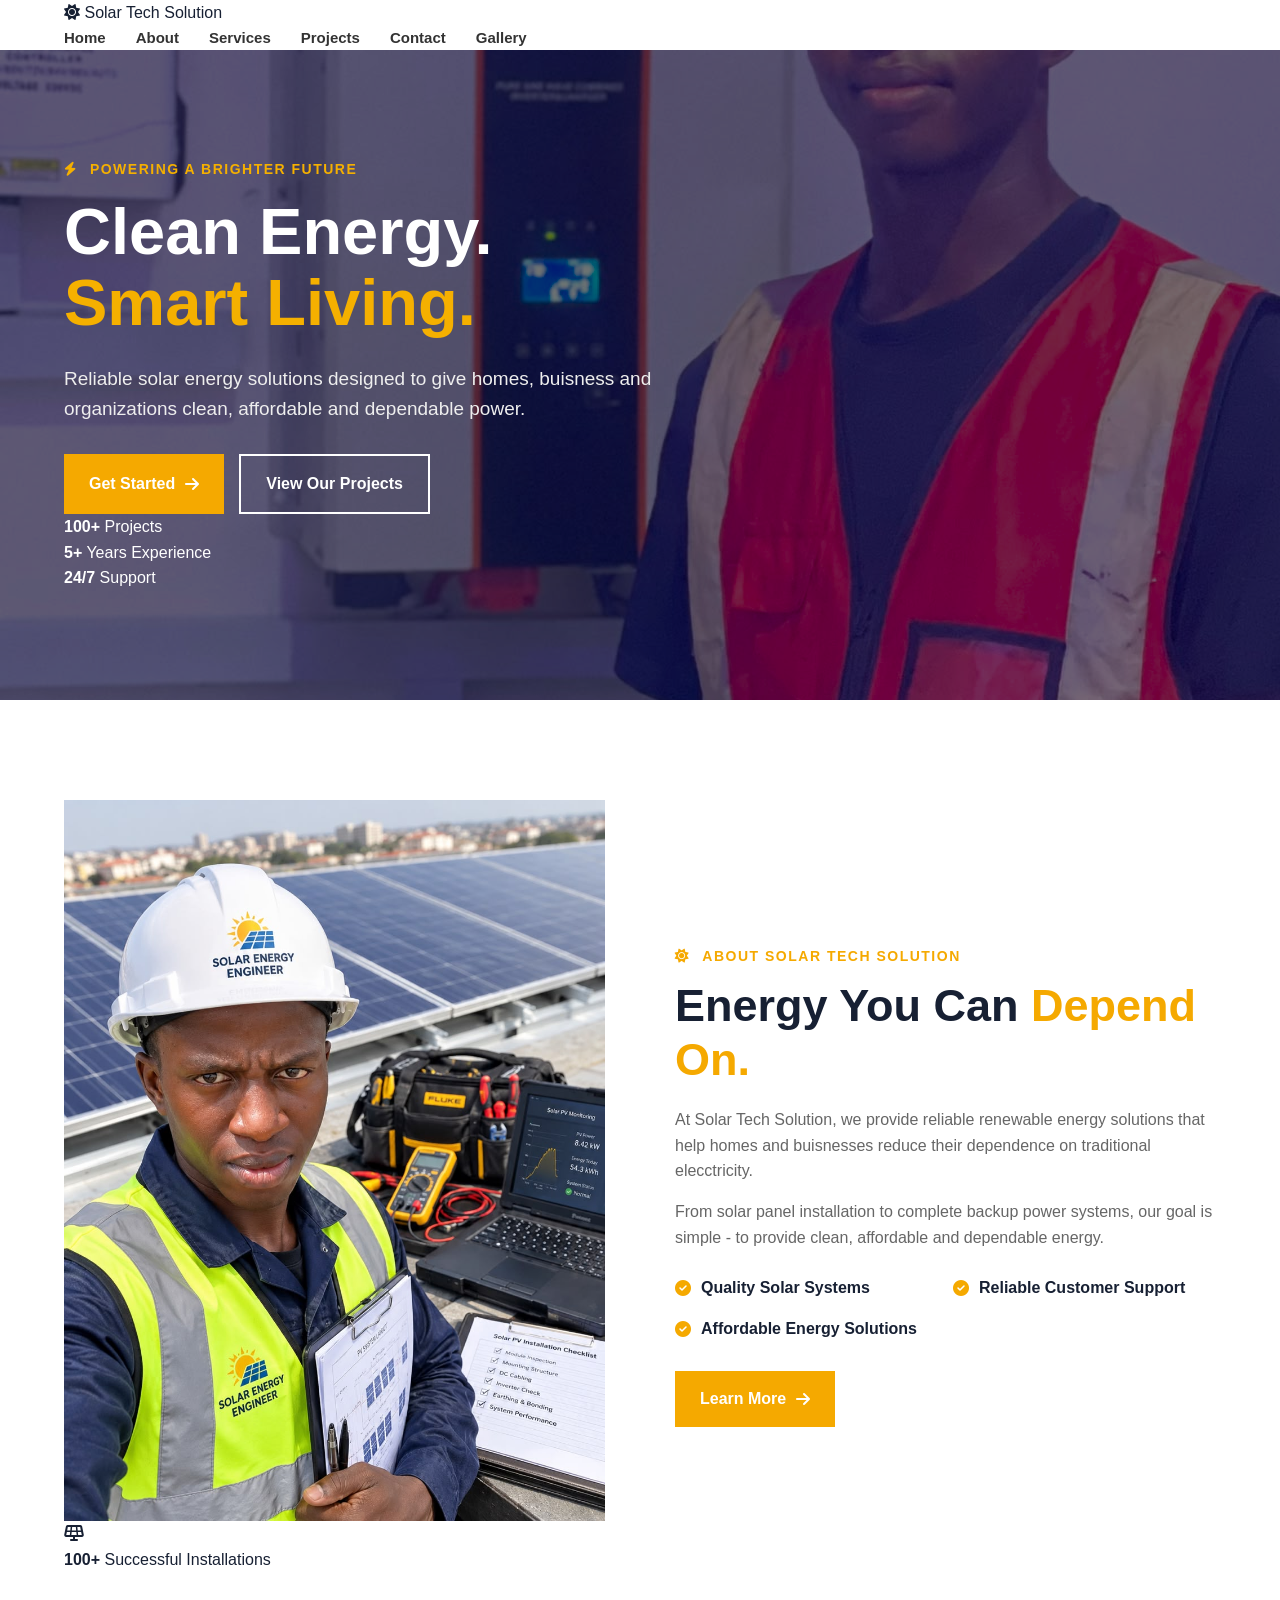
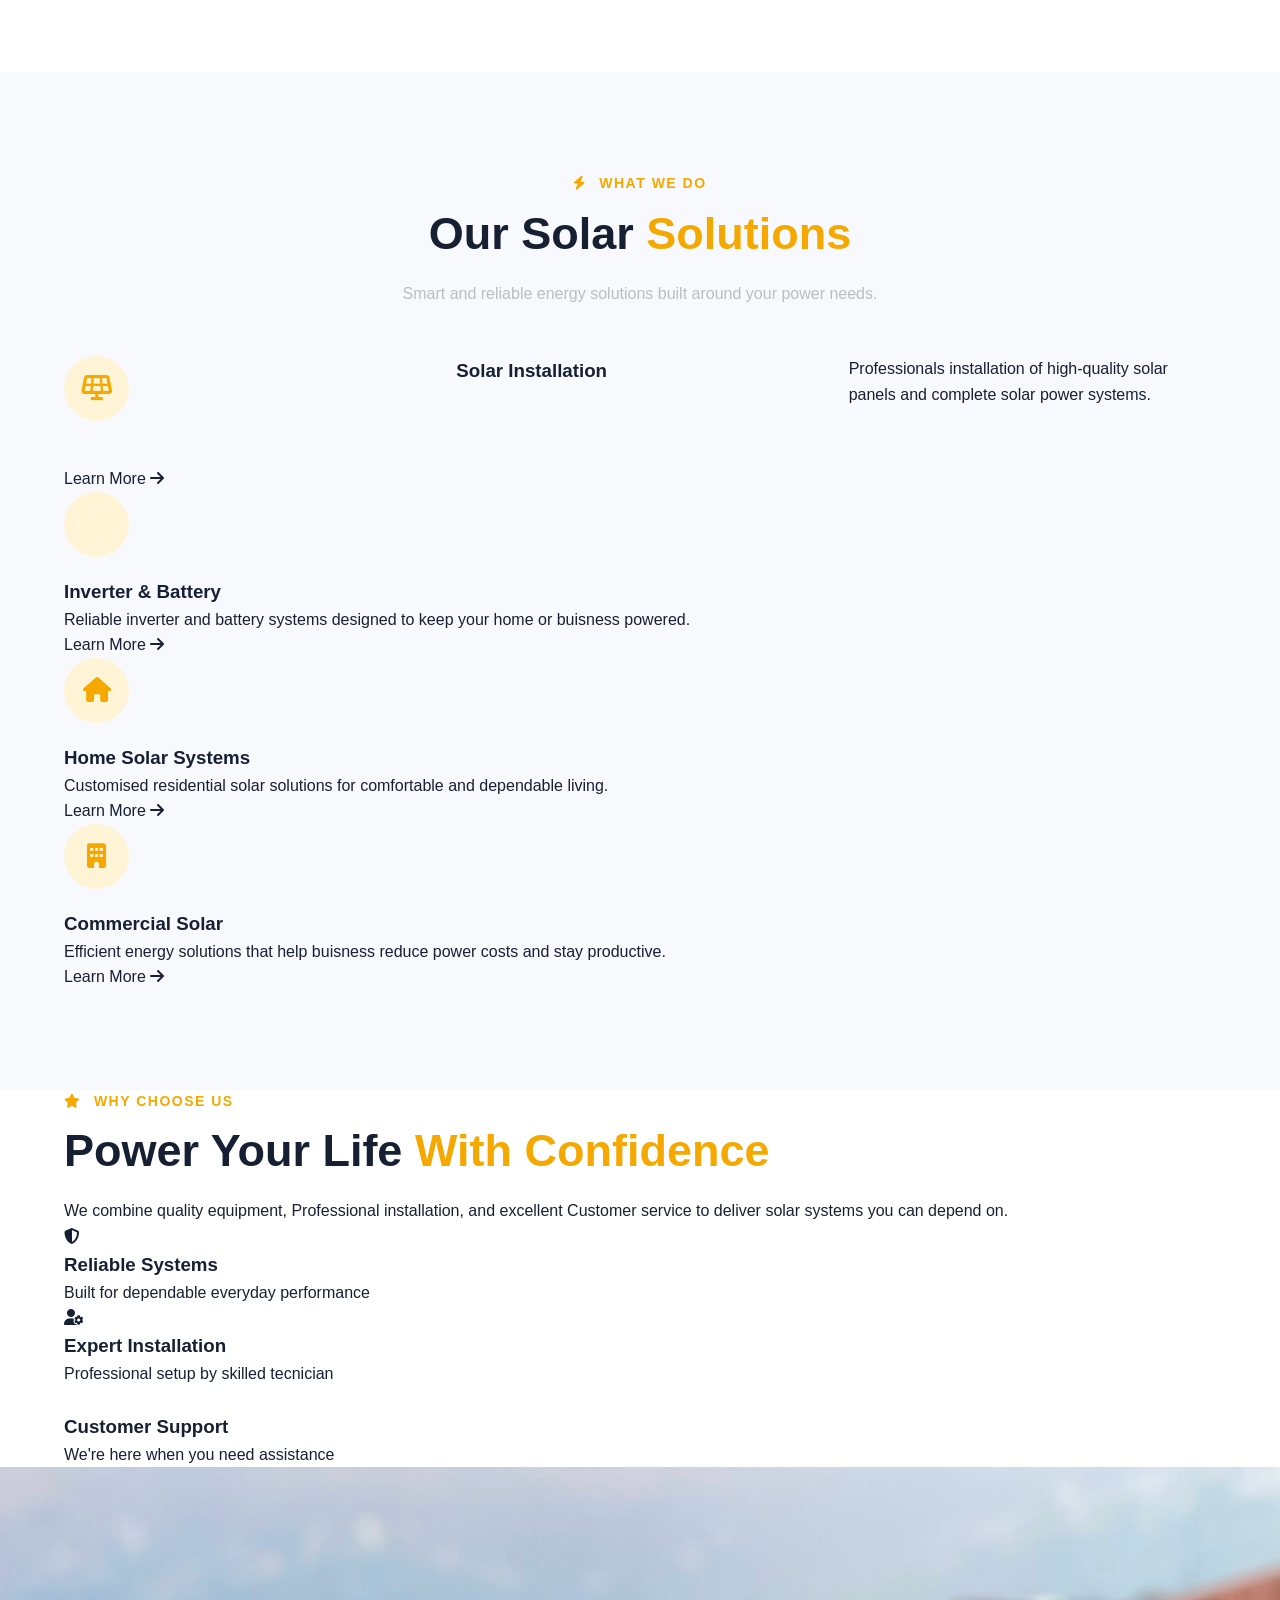
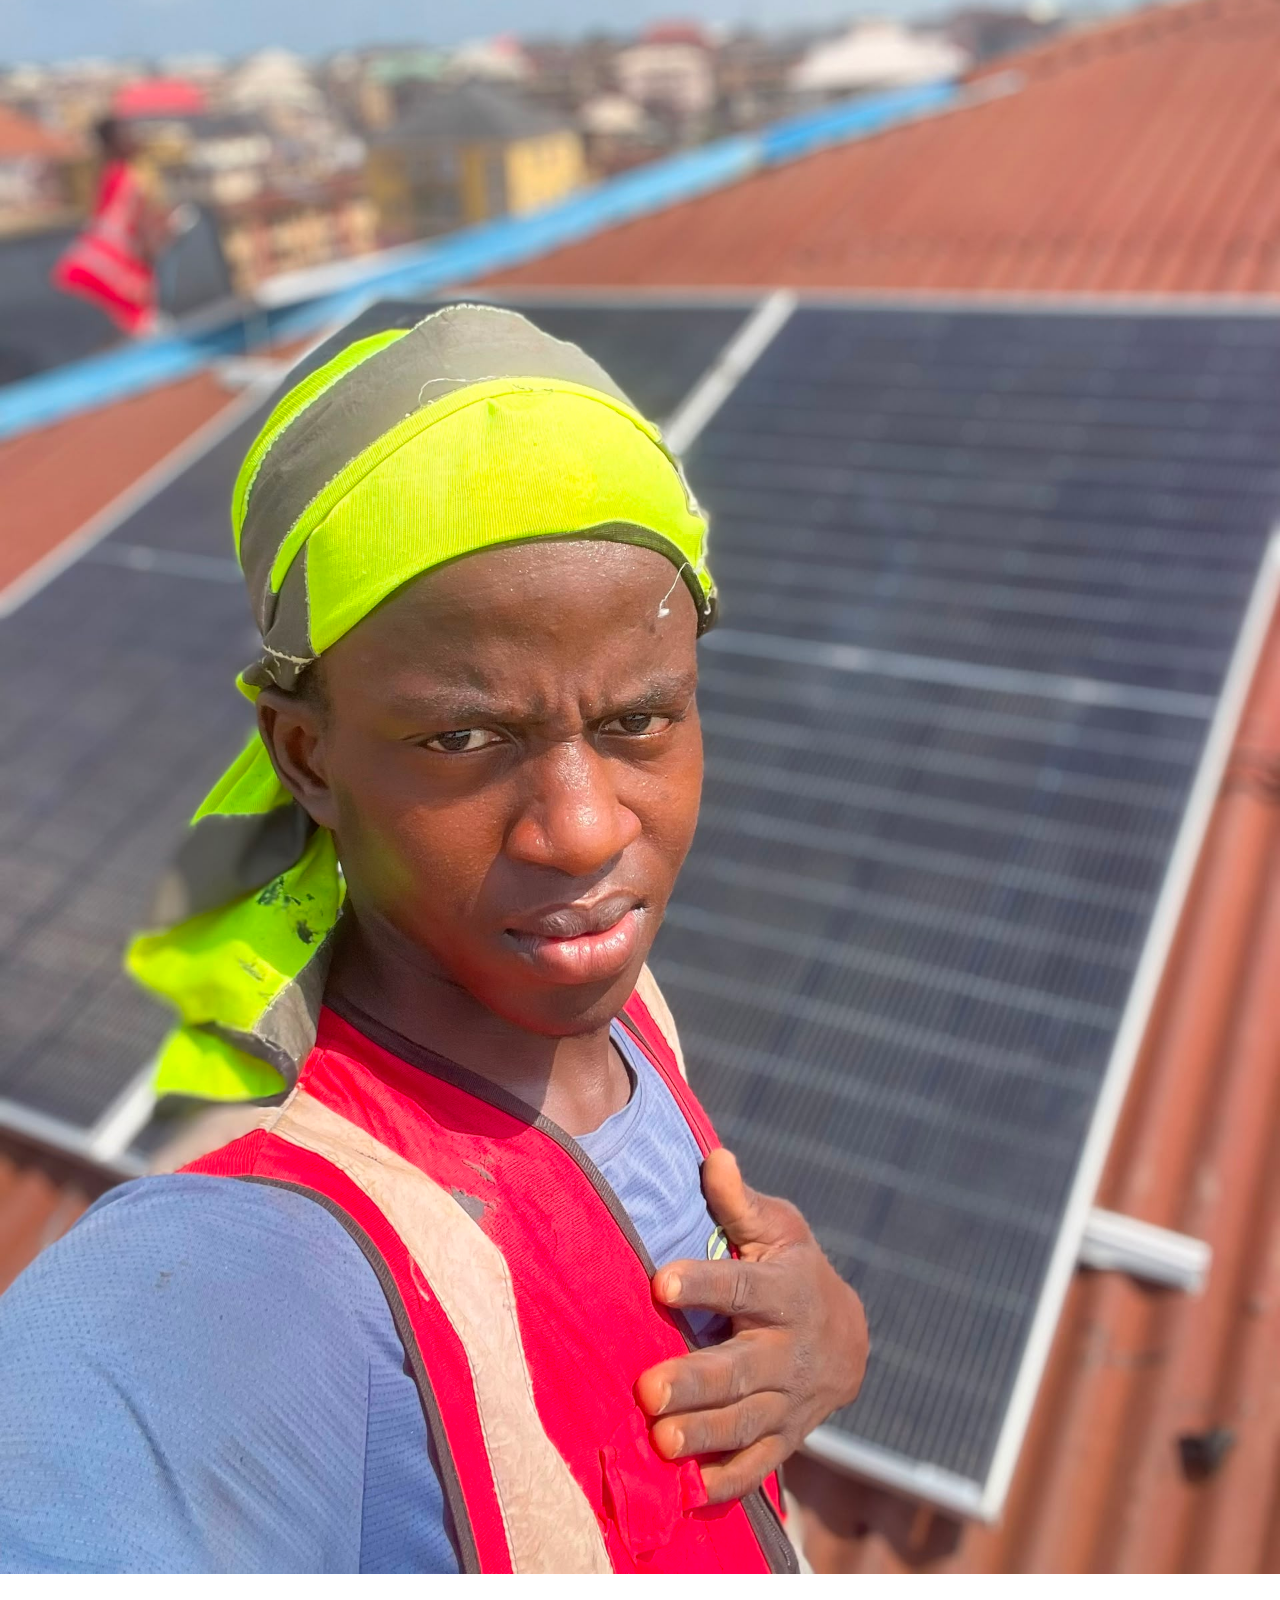
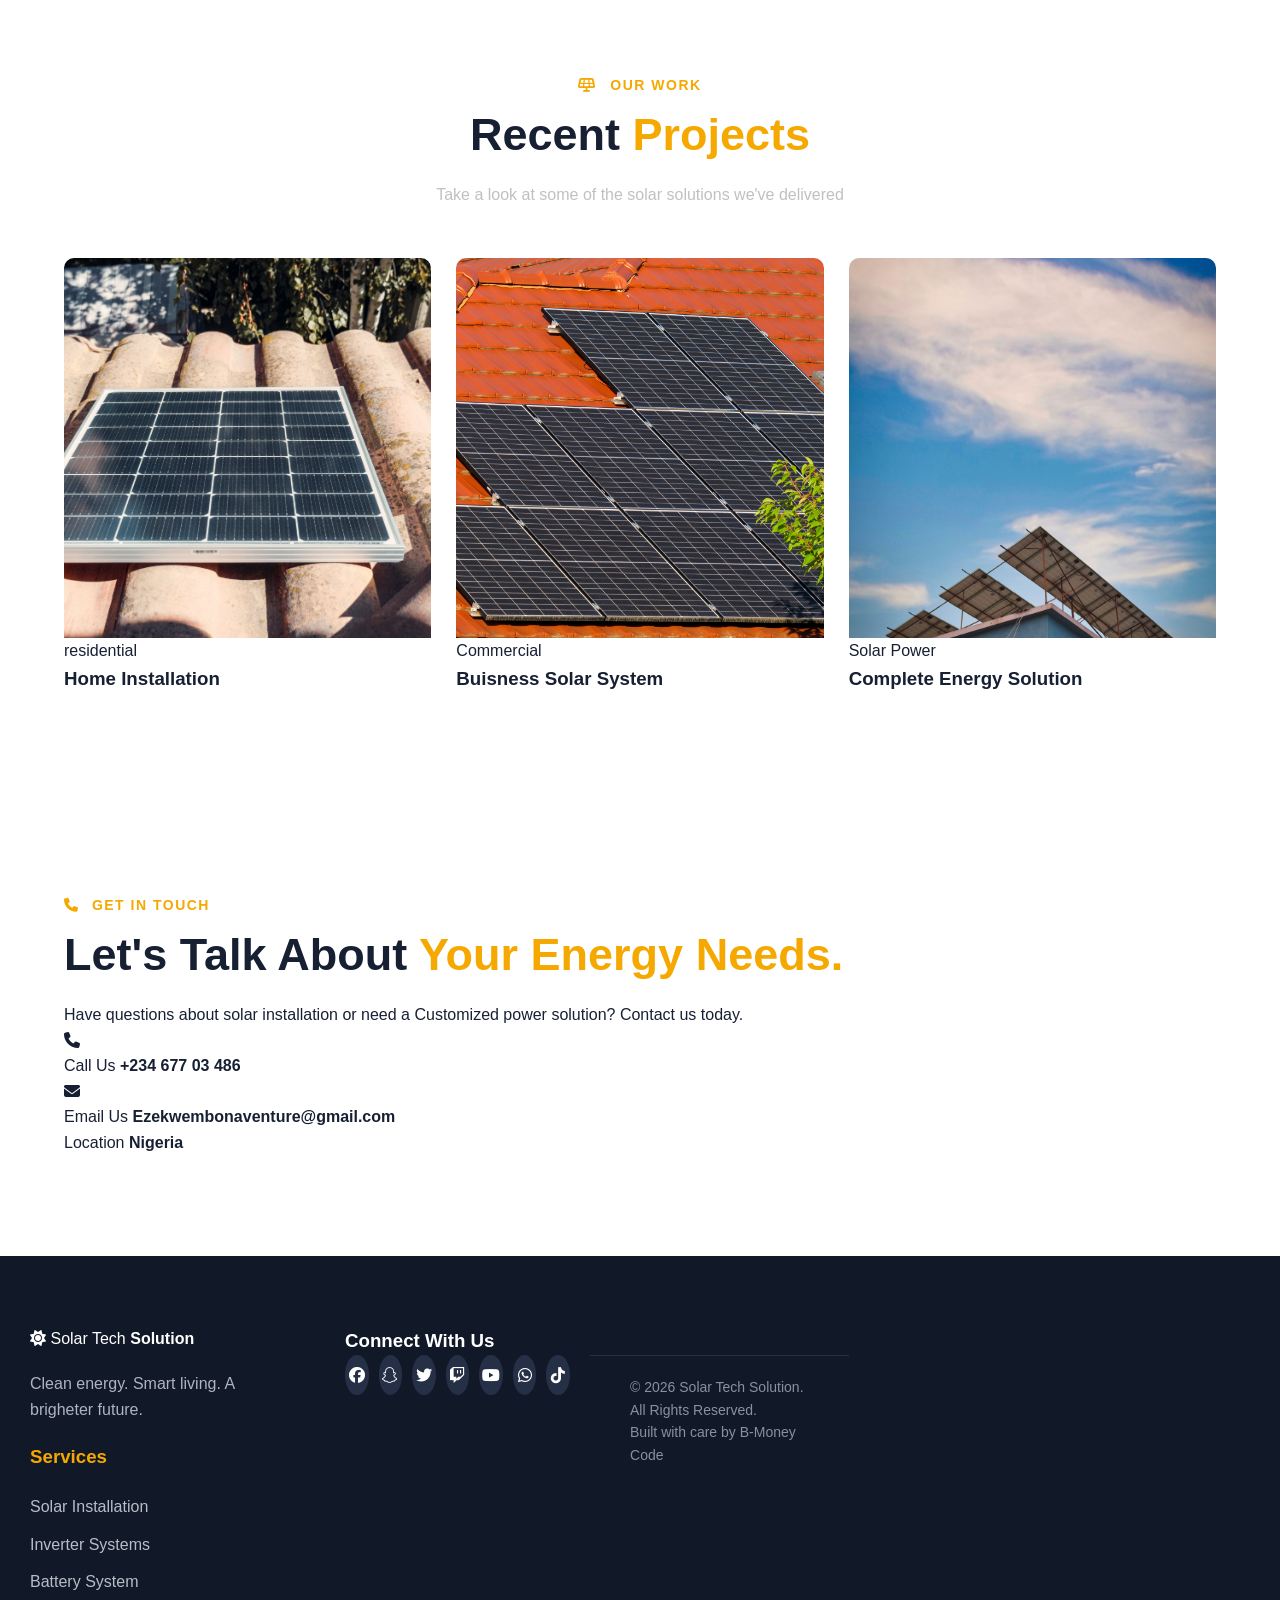
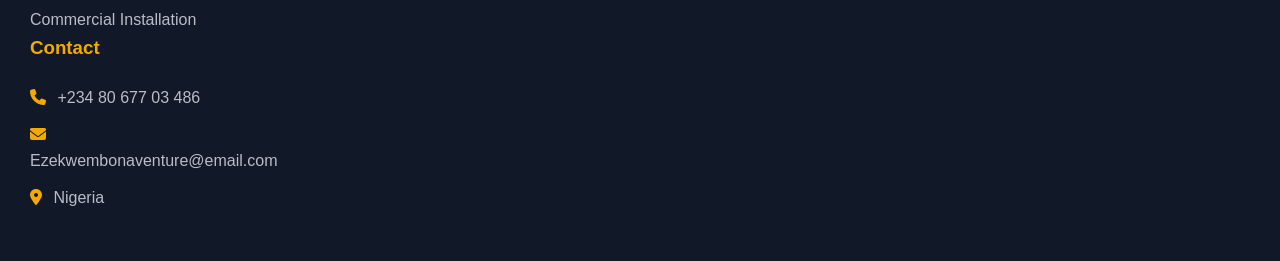
==== index.html @ 99c82ca4 "Add files via upload" ====
<!DOCTYPE html>
<html lang="en">
<head>
       <meta charset="UTF-8">
       <meta name="viewport" content="width=device-width, initial-scale=1.0">
       <link rel="stylesheet" href="https://cdnjs.cloudflare.com/ajax/libs/font-awesome/6.5.2/css/all.min.css">
       <link rel="stylesheet" href="style.css">
       <link rel="stylesheet" media="screen and (max-width: 768px)" href="mobile.css">
       <link rel="stylesheet" href="widescreen.css">
       <title>Solar Tech Solution | Clean Energy Brighter Future</title>
</head>
<body>
       <!--Header-->
       <header>
        <div class="container">
        <a href="img/logo.png" class="logo">
        <i class="fa-solid fa-sun"></i>
        <span>Solar Tech Solution</span>
        </a>
        <nav class="navbar">
         <a href="index.html">Home</a>
         <a href="about.html">About</a>
         <a href="services.html">Services</a>
         <a href="projects.html">Projects</a>
         <a href="contact.html">Contact</a>
         <a href="gallery.html">Gallery</a>
        </nav>
        </a>
        </div>
       </header>
       <!--Hero Section-->
       <section class="hero" id="home">
        <div class="hero-overlay"></div>
        <div class="container hero-content">
          <div class="hero-text">
              <p class="hero-small">
                <i class="fa-solid fa-bolt"></i>
                POWERING A BRIGHTER FUTURE
              </p>
              <h1>Clean Energy. <span>Smart Living.</span></h1>
              <p class="hero-description">
               Reliable solar energy solutions designed to give homes,
               buisness and organizations clean, affordable and dependable power.
              </p>
              <div class="hero-buttons">
               <a href="contact.html" class="primary-btn">
                     Get Started 
                     <i class="fa-solid fa-arrow-right"></i>
               </a>
               <a href="projects.html" class="secondary-btn">View Our Projects</a>
              </div>
              <div class="hero-stats">
                <div>
                     <strong>100+</strong>
                     <span>Projects</span>
                </div>
                <div>
                     <strong>5+</strong>
                     <span>Years Experience</span>
                </div>
                <div>
                     <strong>24/7</strong>
                     <span>Support</span>
                </div>
              </div>
          </div>
        </div>
       </section>
       <div class="hero-image">
        <img src="img/logo.png" alt="Solar tech solution logo"
        class="apron-badge">
       </div>
       <!--About-->
       <section class="about section" id="about">
        <div class="container about-grid">
         <div class="about-images">
              <img src="img/rooftop 2.jpg" alt="Solar panel insallation">
              <div class="experince-box">
               <i class="fa-solid fa-solar-panel"></i>
               <div>
                <strong>100+</strong>
                <span>Successful Installations</span>
               </div>
              </div>
         </div>
         <div class="about-text">
           <p class="section-label">
              <i class="fa-solid fa-sun"></i>
              ABOUT SOLAR TECH SOLUTION
           </p>
           <h2>Energy You Can
              <span>Depend On.</span>
           </h2>
           <p>At Solar Tech Solution, we provide reliable renewable energy
              solutions that help homes and buisnesses reduce their
              dependence on traditional elecctricity.
           </p>
           <p>From solar panel installation to complete backup power
              systems, our goal is simple - to provide clean,
              affordable and dependable energy.
           </p>
           <div class="about-features">
              <div>
                <i class="fa-solid fa-circle-check"></i>
                <span>Quality Solar Systems</span>
              </div>
              <div>
               <i class="fa-solid fa-circle-check"></i>
               <span>Reliable Customer Support</span>
              </div>
              <div>
               <i class="fa-solid fa-circle-check"></i>
               <span>Affordable Energy Solutions</span>
              </div>
           </div>
           <div>
              <a href="contact.html" class="primary-btn">
                     Learn More
                     <i class="fa-solid fa-arrow-right"></i>
              </a>
           </div>
                </div>
        </div>
       </section>
       <!--Services-->
       <section class="services section" id="services">
        <div class="container">
            <div class="section-heading">
              <p class="section-label">
               <i class="fa-solid fa-bolt"></i>
               WHAT WE DO
              </p>
              <h2>Our Solar
              <span>Solutions</span>
              </h2>
              <p>Smart and reliable energy solutions built around your power needs.</p>
            </div>
            <div class="services-grid">
              <div class="service-icon">
                 <i class="fa-solid fa-solar-panel"></i>
              </div>
              <h3>Solar Installation</h3>
              <p>Professionals installation of high-quality solar
                 panels and complete solar power systems.
              </p>
              <a href="contact.html">
                     Learn More
                <i class="fa-solid fa-arrow-right"></i>
              </a>
            </div>
            <div class="service-card">
              <div class="service-icon">
                <i class="fa-solid fa-batttery-full"></i>
              </div>
              <h3>Inverter & Battery</h3>
              <p>Reliable inverter and battery systems designed to
                 keep your home or buisness powered.
              </p>
              <a href="contact.html">
                     Learn More
                     <i class="fa-solid fa-arrow-right"></i>
              </a>
            </div>
            <div class="service-card">
              <div class="service-icon">
                <i class="fa-solid fa-house"></i>
              </div>
              <h3>Home Solar Systems</h3>
              <p>Customised residential solar solutions for 
                comfortable and dependable living.
              </p>
              <a href="contact.html">
                Learn More
                <i class="fa-solid fa-arrow-right"></i>
              </a>
            </div>
            <div class="service-card">
              <div class="service-icon">
                <i class="fa-solid fa-building"></i>
              </div>
              <h3>Commercial Solar</h3>
              <p>Efficient energy solutions that help buisness
                reduce power costs and stay productive.
              </p>
              <a href="contact.html">
                Learn More
                <i class="fa-solid fa-arrow-right"></i>
              </a>
            </div>
        </div>
       </section>
      <!--Why Us-->
      <section class="why-us">
        <div class="container why-grid">
          <div class="why-text">
            <p class="section-label">
              <i class="fa-solid fa-star"></i>
              WHY CHOOSE US
            </p>
            <h2>Power Your Life
              <span>With Confidence</span>
            </h2>
            <p>We combine quality equipment, Professional installation,
              and excellent Customer service to deliver solar systems you can depend on.
            </p>
            <div class="why-list">
              <div class="why-item">
                <i class="fa-solid fa-shield-halved"></i>
                <div>
                  <h3>Reliable Systems</h3>
                  <p>Built for dependable everyday performance</p>
                </div>
              </div>
              <div class="why-item">
                <i class="fa-solid fa-user-gear"></i>
                <h3>Expert Installation</h3>
                <p>Professional setup by skilled tecnician</p>
              </div>
            </div>
            <div class="why-item">
              <i class="fa-solid fa-headest"></i>
              <div>
                <h3>Customer Support</h3>
                <p>We're here when you need assistance</p>
              </div>
            </div>
          </div>
        </div>
        <div class="why-imagee">
          <img src="img/rooftop.jpg.jpg" alt="Solar tecnicians working">
        </div>
      </section> 
      <!--Projects-->
      <section class="projects section" id="projects">
        <div class="container">
          <div class="section-heading">
            <p class="section-label">
              <i class="fa-solid fa-solar-panel"></i>
              OUR WORK
            </p>
            <h2>Recent <span>Projects</span></h2>
            <p>
              Take a look at some of the solar solutions we've delivered
            </p>
          </div>
          <div class="projects-grid">
            <div class="projects-card">
              <img src="img/project 6.jpg" alt="Solar installation project">
              <div class="project-info">
                <span>residential</span>
                <h3>Home Installation</h3>
              </div>
            </div>
            <div class="projects-card">
              <img src="img/project 3.jpg" alt="Commercial solar project">
              <div class="project-info">
                <span>Commercial</span>
                <h3>Buisness Solar System</h3>
              </div>
            </div>
            <div class="projects-card">
              <img src="img/project 4.jpg" alt="Solar panel project">
              <div class="project-info">
                <span>Solar Power</span>
                <h3>Complete Energy Solution</h3>
              </div>
            </div>
          </div>
        </div>
      </section>
      <!--Contact-->
      <section class="content section" id="contact">
        <div class="container contact-grid">
          <div class="contact-info">
            <p class="section-label">
              <i class="fa-solid fa-phone"></i>
              GET IN TOUCH
            </p>
            <h2>Let's Talk About
              <span>Your Energy Needs.</span>
            </h2>
            <p>Have questions about solar installation or need 
              a Customized power solution? Contact us today.
            </p>
            <div class="contact-item">
              <i class="fa-solid fa-phone"></i>
              <div>
                <span>Call Us</span>
                <strong>+234 677 03 486</strong>
              </div>
            </div>
            <div class="contact-item">
              <i class="fa-solid fa-envelope"></i>
              <div>
                <span>Email Us</span>
                <strong>Ezekwembonaventure@gmail.com</strong>
              </div>
            </div>
            <div>
              <span>Location</span>
              <strong>Nigeria</strong>
            </div>
          </div>
        </div>
      </section>
      <!--footer-->
      <footer class="footer">
        <div class="contact footer-grid">
          <div class="footer-about">
            <a href="img/logo.png" class="logo">
              <i class="fa-solid fa-sun"></i>
              <span>Solar Tech <b>Solution</b></span>
            </a>
            <p>Clean energy. Smart living. A brigheter future.</p>
            <div class="footer-links">
              <h3>Services</h3>
              <a href="img/installation.jpg.jpg">Solar Installation</a>
              <a href="img/inverter.jpg.jpg">Inverter Systems</a>
              <a href="img/battery-blue.jpg.jpg">Battery System</a>
              <a href="img/project 5.jpg">Commercial Installation</a>
            </div>
            <div class="footer-links">
              <h3>Contact</h3>
              <p>
                <i class="fa-solid fa-phone"></i>
                +234 80 677 03 486
              </p>
              <p>
                <i class="fa-solid fa-envelope"></i>
                Ezekwembonaventure@email.com
              </p>
              <p>
                <i class="fa-solid fa-location-dot"></i>
                Nigeria
              </p>
            </div>
          </div>
          <div>
              <h3>Connect With Us</h3>
       <div class="socials">
              <!--facebook-->
              <a href="https://www.facebook.com/share/19jaKNZbji/?mibextid=wwXIfr" target="_blank">
                     <i class="fa-brands fa-facebook"></i>
              </a>
              <!--snapchat-->
              <a href="https://snapchat.com/t/9XoHOMtY" target="_blank">
                     <i class="fa-brands fa-snapchat"></i>
              </a>
              <!--Twitter-->
              <a href="https://x.com/cleanenergy002?s=11" target="_blank">
                     <i class="fa-brands fa-twitter"></i>
              </a>
              <!--Twitch-->
              <a href="https://www.twitch.tv/Solartech042" target="_blank">
                     <i class="fa-brands fa-twitch"></i>
              </a>
              <!--youtube-->
              <a href="https://www.youtube.com/@Solartech001?si=rQ2NU7afKTNvPv5" target="_blank">
                     <i class="fa-brands fa-youtube"></i>
              </a>
              <!--whatsapp-->
              <a href="https://wa.me/2348067703486" target="_blank">
                     <i class="fa-brands fa-whatsapp"></i>
              </a>
              <!--tiktok-->
              <a href="https://www.tiktok.com/@solartech073?_r=1&_t=Zs-99wtcuWARWh">
                <i class="fa-brands fa-tiktok"></i>
              </a>
              <div>
       </div>
          <div class="footer-bottom">
            <p> &copy; 2026 Solar Tech Solution. All Rights Reserved.</p>
            <p>Built with care by B-Money Code</p>
          </div>
        </div>
      </footer>
      </body>
</html>
---- style.css ----
/*RESET*/
*{
       margin: 0;
       padding: 0;
       box-sizing: border-box;
}
html{
       scroll-behavior: smooth;
}
body{
       font-family: Arial, Helvetica, sans-serif;
       color: #172033;
       background: #ffffff;
       line-height: 1.6;
}
img{
       max-width: 100%;
       display: block;
}
a{
       text-decoration: none;
       color: inherit;
}
.container{
       width: 90%;
       max-width: 1200px;
       margin: auto;
}
/*Header*/
.header{
       width: 100%;
       background: #ffffff;
       border-bottom: 1px solid #eeeeee;
       position: sticky;
       top: 0;
       z-index: 1000;
}
.nav{
       min-height: 85px;
       display: flex;
       align-items: center;
       justify-content: space-between;
       gap: 30px;
       align-items: center;
       padding: 15px 40px;
}
/*logo*/
.logo img{
       width: 150px;
       height: auto;
}
/*navigation menu*/
.navbar{
       display: flex;
       align-items: center;
       gap: 30px;
}
.navbar a{
       font-size: 15px;
       font-weight: 600;
       color: #333333;
       transition: 0.3s;
}
.navbar a:hover,
.navbar a.active{
       color: #f5a900;
}
/*Quote button*/
.nav-btn{
       background: #f5a900;
       color: #ffffffff;
       padding: 13px 20px;
       border-radius: 5px;
       font-weight: 700;
       transition: 0.3s;
}
.quote-btn{
       margin-left: auto;
}
.nav-btn:hover{
       background: #d98e00;
       transform: translateY(-2px);
}
/*Hero*/
.hero{
       min-height: 650px;
       background-image: url(img/installation.jpg.jpg);
       background-position: center;
       position: relative;
       display: flex;
       align-items: center;
}
.hero-overlay{
       position: absolute;
       inset: 0;
       background: rgba(0, 0, 0, 0.55);
}
.hero-content{
       position: relative;
       z-index: 2;
}
.hero-text{
       max-width: 700px;
       color: #ffffff;
}
.hero-small{
       color: #f5b000;
       font-size: 14px;
       font-weight: bold;
       letter-spacing: 1.5px;
       margin-bottom: 15px;
}
.hero-small i{
       margin-right: 7px;
}
.hero-text h1{
       font-size: 65px;
       line-height: 1.1;
       margin-bottom: 25px;
       font-weight: 800;
}
.hero-text h1 span{
       display: block;
       color: #f5b000;
}
.hero-description{
       font-size: 19px;
       max-width: 600px;
       margin-bottom: 30px;
       color: #eeeeee;
}
/*Hero buttons*/
.hero-buttons{
       display: flex;
       gap: 15px;
       flex-wrap: wrap;
}
.primary-btn,
.secondary-btn{
       display: inline-flex;
       align-items: center;
       justify-content: center;
       gap: 10px;
       padding: 15px 25px;
       box-sizing: 5px;
       font-weight: 700;
       transition: 0.3s;
}
.primary-btn{
       background: #f5a900;
       color: #ffffff;
}
.primary-btn:hover{
       background: #d98e00;
       transform:translateY(-3px);
}
.secondary-btn{
       border: 2px solid #ffff;
       color: #ffffff;
}
.secondary-btn:hover{
       background: #ffffff;
       color: #172033;
}
/*Gemeral sections*/
.section{
       padding: 100px 0;
}
.section-label{
       color: #f5a900;
       font-weight: 700;
       font-size: 14px;
       letter-spacing: 1.5px;
       margin-bottom: 12px;
}
.section-label i{
       margin-right: 7px;
}
.section-heading{
       text-align: center;
       max-width: 700px;
       margin: 0 auto 50px;
}
.section-heading h2,
.about-text h2,
.why-text h2,
.contact-info h2,
.intro h2{
       font-size: 45px;
       line-height: 1.2;
       margin-bottom: 20px;
       color: #172033;
}
.section-heading h2 span,
.about-text h2 span,
.why-text h2 span,
.contact-info h2 span,
.intro h2 span{
       color: #f5a900;
}
.section-heading > p:last-child{
       color: #77777777;
}
.hero-image{
       position: relative;
       width: 100%;
}
.hero-image>
img:first-child{
       width: 100%;
       display: block;
}
.apron-badge{
       position: absolute;
       width: 80px;
       height: 80px;
       object-fit: contain;
       top: 200%;
       left: 92%;
       right: 900%;
       z-index: 2;
}
/*Intro*/
.intro{
       text-align: center;
}
.intro .container{
       max-width: 800px;
}
.intro> .container>p:not(.section-label){
       color: #666666;
       margin-bottom: 30px;
}
/*About*/
.about-grid{
       display: grid;
       grid-template-columns: 1fr 1fr;
       gap: 70px;
       align-items: center;
}
.about-image{
       position: relative;
}
.about-image img{
       width: 100%;
       height: 480px;
       object-fit: cover;
       border-radius: 10px;
}
.about-text>p:not(.section-label){
       color: #666666;
       margin-bottom: 15px;
}
.about-features{
       display: grid;
       grid-template-columns: 1fr 1fr;
       gap: 15px;
       margin: 25px 0 30px;
}
.about-features div{
       display: flex;
       gap: 10px;
       align-items: center;
       font-weight: 600;
}
.about-features i{
       color: #f5a900;
}
/*services*/
.services{
       background: #f7f9fc;
}
.services-grid{
       display: grid;
       grid-template-columns: repeat(3, 1fr);
       gap: 25px;
}
.services-card{
       background: #ffffffff;
       padding: 35px 30px;
       border-radius: 10px;
       border: 1px solid #eeeeee;
       transition: 0.3s;
}
.services-card:hover{
       transform: translateY(-8px);
       box-shadow: 0 15px 35px rgba(0, 0, 0, 0.08);
}
.service-icon{
       width: 65px;
       height: 65px;
       display: flex;
       align-items: center;
       justify-content: center;
       background: #fff4d6;
       color: #f5a900;
       border-radius: 50%;
       font-size: 25px;
       margin-bottom: 20px;
}
.services-card h3{
       font-size: 22px;
       margin-bottom: 12px;
}
.services-card p{
       color: #77777777;
       margin-bottom: 20px;
}
,.services-card a{
       color: #e19a00;
       font-weight: 700;
}
/*Projects*/
.projects{
       background: #ffffff;
}
.projects-grid{
       display: grid;
       grid-template-columns: repeat(3, 1fr);
       gap: 25px;
}
.projects-card{
       position: relative;
       overflow: hidden;
       border-radius: 10px;
       min-height: 380px;
}
.projects-card img{
       width: 100%;
       height: 380px;
       object-fit: cover;
       transition: 0.5s;
}
.projects-card:hover img{
       transform: scale(1.08);
}
.projects-info{
       position: absolute;
       bottom: 0;
       left: 0;
       right: 0;
       padding: 30px 25px;
       color: #ffffff;
       background: linear-gradient(
              tranparent,rgba(0, 0, 0, 0.85)
               );
}
.projects-info span{
       color: #f5a900;
       font-size: 13px;
       font-weight: bold;
}
.projects-info h3{
       font-size: 22px;
}
/*Hero page*/
.page-hero{
       min-height: 350px;
       display: flex;
       align-items: center;
       background: 
       linear-gradient(
              rgba(10, 20, 35, 0.75),
              rgba(10, 20, 35, 0.75)
       ),
              url(img/project\ 8.jpg);
              background-size: cover;
              background-position: center;
              color: #ffffff;
}
.page-hero p{
       color: #f5a900;
       font-weight: bold;
       letter-spacing: 1px;
}
.page-hero h1{
       font-size: 55px;
       max-width: 700px;
       line-height: 1.1;
       margin-top: 15px;
}
.page-hero h1 span{
       color: #f5a900;
       display: block;
}
/*Contact*/
.contact-form{
       padding: 35px;
       border-radius: 10px;
       box-shadow: 0 10px 35px
       rgba(0, 0, 0, 0.06);
}
.contact-form input,
.contact-form select,
.contact-form textarea{
       width: 100%;
       padding: 15px;
       margin-bottom: 18px;
       border: 1px solid #dddddd;
       border-radius: 5px;
       font-family: inherit;
       font-size: 15px;
       outline: none;
}
.contact-form input:focus,
.contact-form select:focus
.contact-form
textarea:focus{
       border-color: #f5a900;
}
.contact-form textarea{
       resize: vertical;
}
.contact-form button{
       border: none;
       cursor: pointer;
}
.whatsapp-btn{
       display: inline-flex;
       align-items: center;
       gap: 10px;
       background: #25d366;
       color: #ffffff;
       padding: 14px 20px;
       border-radius: 5px;
       font-weight: bold;
       margin-top: 10px;
}
.whatsapp-btn:hover{
       opacity: 0.9;
}
/*footer*/
.footer{
       background: #111827;
       color: #ffffff;
       padding-top: 70px;
       padding-left: 30px;
}
.footer-grid{
       display: grid;
       grid-template-columns: 2fr 1fr 1fr 1.5fr;
       gap: 50px;
       padding-bottom: 50px;
}
.footer .logo img{
       width: 160px;
       background: #ffffff;
       padding: 5px;
       border-radius: 5px;
}
.footer-about > p{
       color: #aeb4c0;
       margin: 20px 0;
}
.footer-links{
       display: flex;
       flex-direction: column;
       gap: 12px;
}
.footer-links h3{
       color: #f5a900;
       margin-bottom: 10px;
}
.footer-links a,
.footer-links p{
       color: #b8bec8;
       transition: 0.3s;
}
.footer-links a:hover{
       color: #f5a900;
}
.footer-links i{
       color: #f5a900;
       margin-right: 7px;
}
/*Socials*/
.socials{
       display: flex;
       gap: 10px;
}
.socials a{
       width: 40px;
       height: 40px;
       display: flex;
       align-items: center;
       justify-content: center;
       background: #253047;
       border-radius: 50%;
       transition: 0.3s;
}
.socials a:hover{
       background: #f5a900;
       transform: translateY(-3px);
}
.footer-bottom{
       border-top: 1px solid #293244;
       padding: 20px 40px;
       text-align: 20px;
       color: #89919f;
       font-size: 14px;
}
---- mobile.css ----
@media(max-width: 600px){
       .container{
              width: 92%;
       }
       .nav{
              min-height: 70px;
       }
       .logo img{
              width: 115px;
       }
       .navbar {
              display: none;
       }
       .section{
              padding: 70px 0;
       }
       .hero{
              min-height: 600px;
       }
       .hero-text h1{
              font-size: 40px;
       }
       .hero-description{
              font-size: 16px;
       }
       .hero-buttons{
              flex-direction: column;
              align-items: flex-start;
       }
       .primary-btn,
       .secondary-btn{
              width: 100%;
       }
       .section-heading h2,
       .about-text h2,
       .contact-info h2,
       .intro h2{
              font-size: 34px;
       }
       .page-hero{
              min-height: 280px;
       }
       .page-hero h1{
              font-size: 40px;
       }
       .services-grid,
       .project-grid{
              grid-template-columns: 1fr;
       }
       .about-features{
              grid-template-columns: 1fr;
       }
       .about-image img{
              height: 350px;
       }
       .cta-content{
              flex-direction: column;
              align-items: flex-start;
       }
       .cta h2{
              font-size: 30px;
       }
       .footer-grid{
              grid-template-columns: 1fr;
       }
       .contact-form{
              padding: 25px 20px;
       }
}
---- widescreen.css ----
@media(max-width: 900px){
       .navbar{
              gap: 15px;
       }
       .navbar a{
              font-size: 13px;
       }
       .nav-btn{
              display: none;
       }
       .hero-text h1{
              font-size: 50px;
       }
       .about-grid,
       .contact-grid{
              grid-template-columns: 1fr;
       }
       .services-grid{
              grid-template-columns: repeat(2, 1fr);
       }
       .projects-grid{
              grid-template-columns: repeat(2, 1fr);
       }
       .footer-grid{
              grid-template-columns: 1fr 1fr;
       }
}
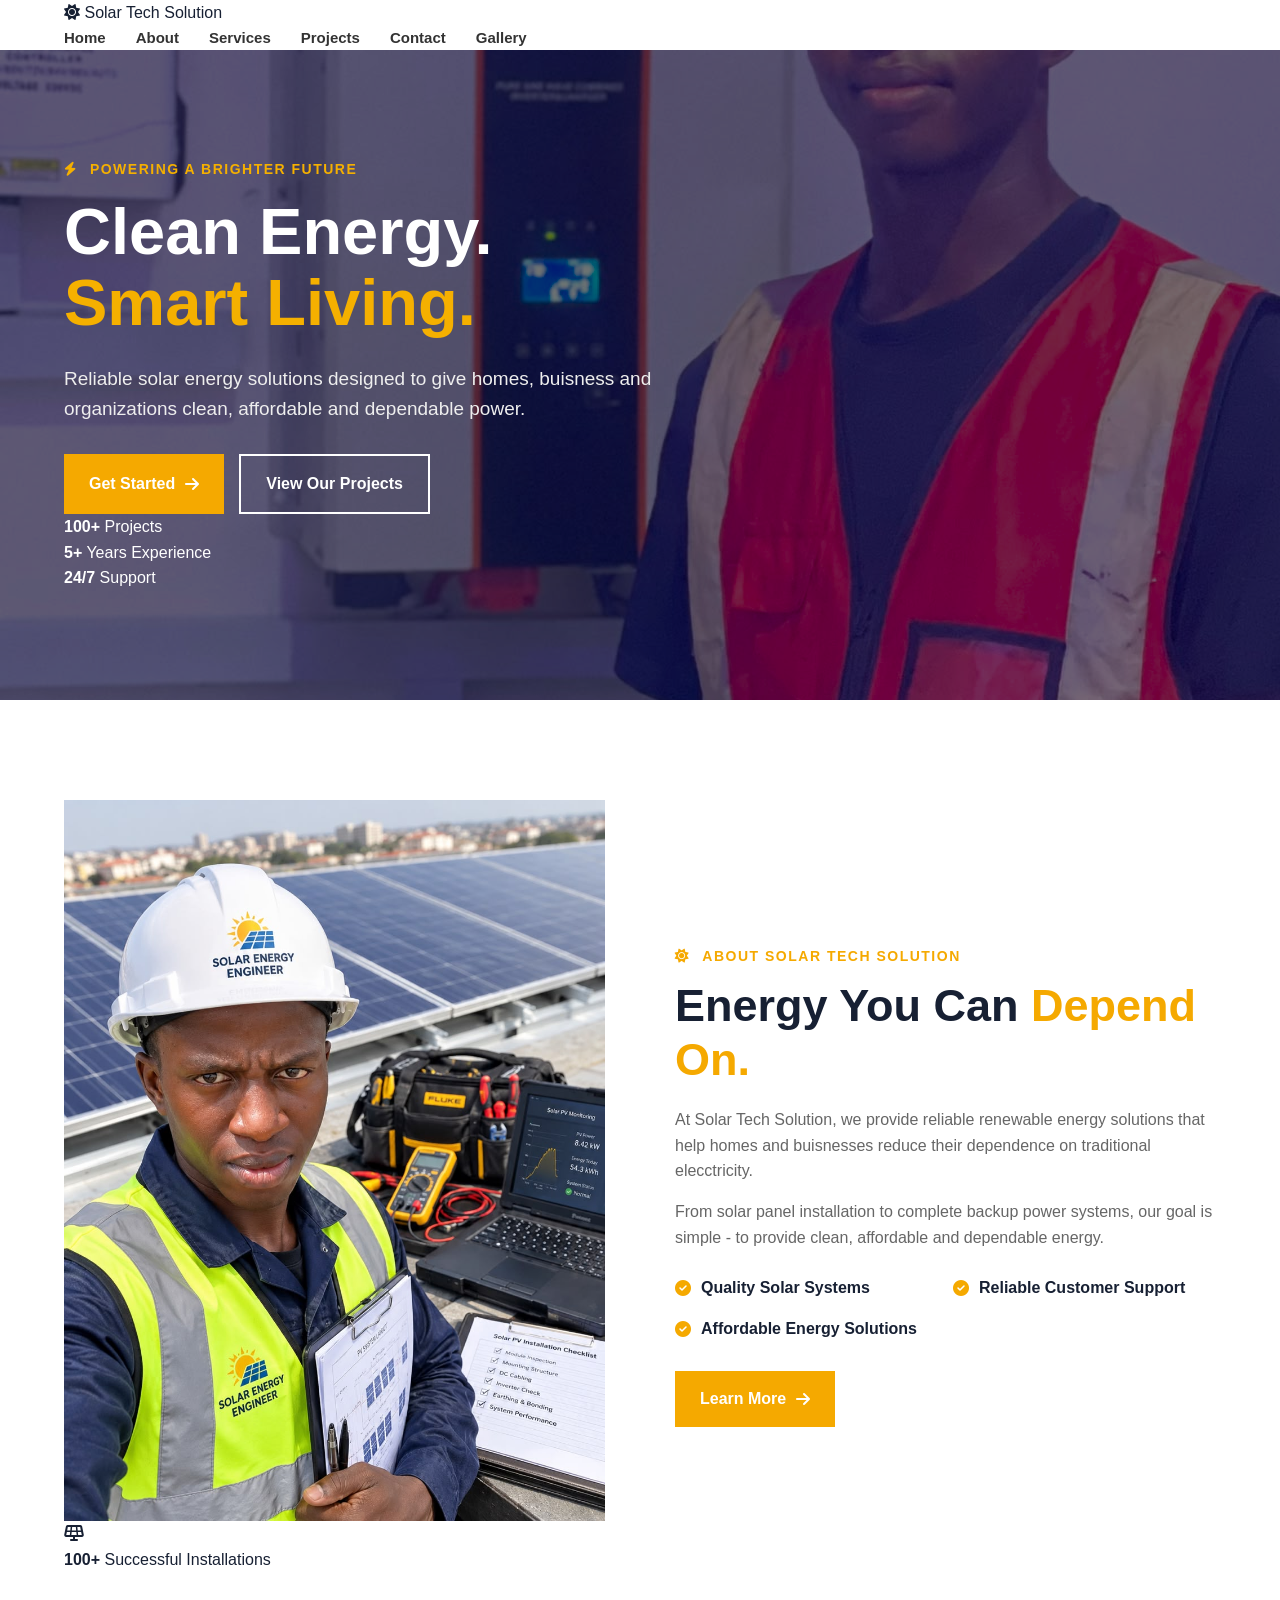
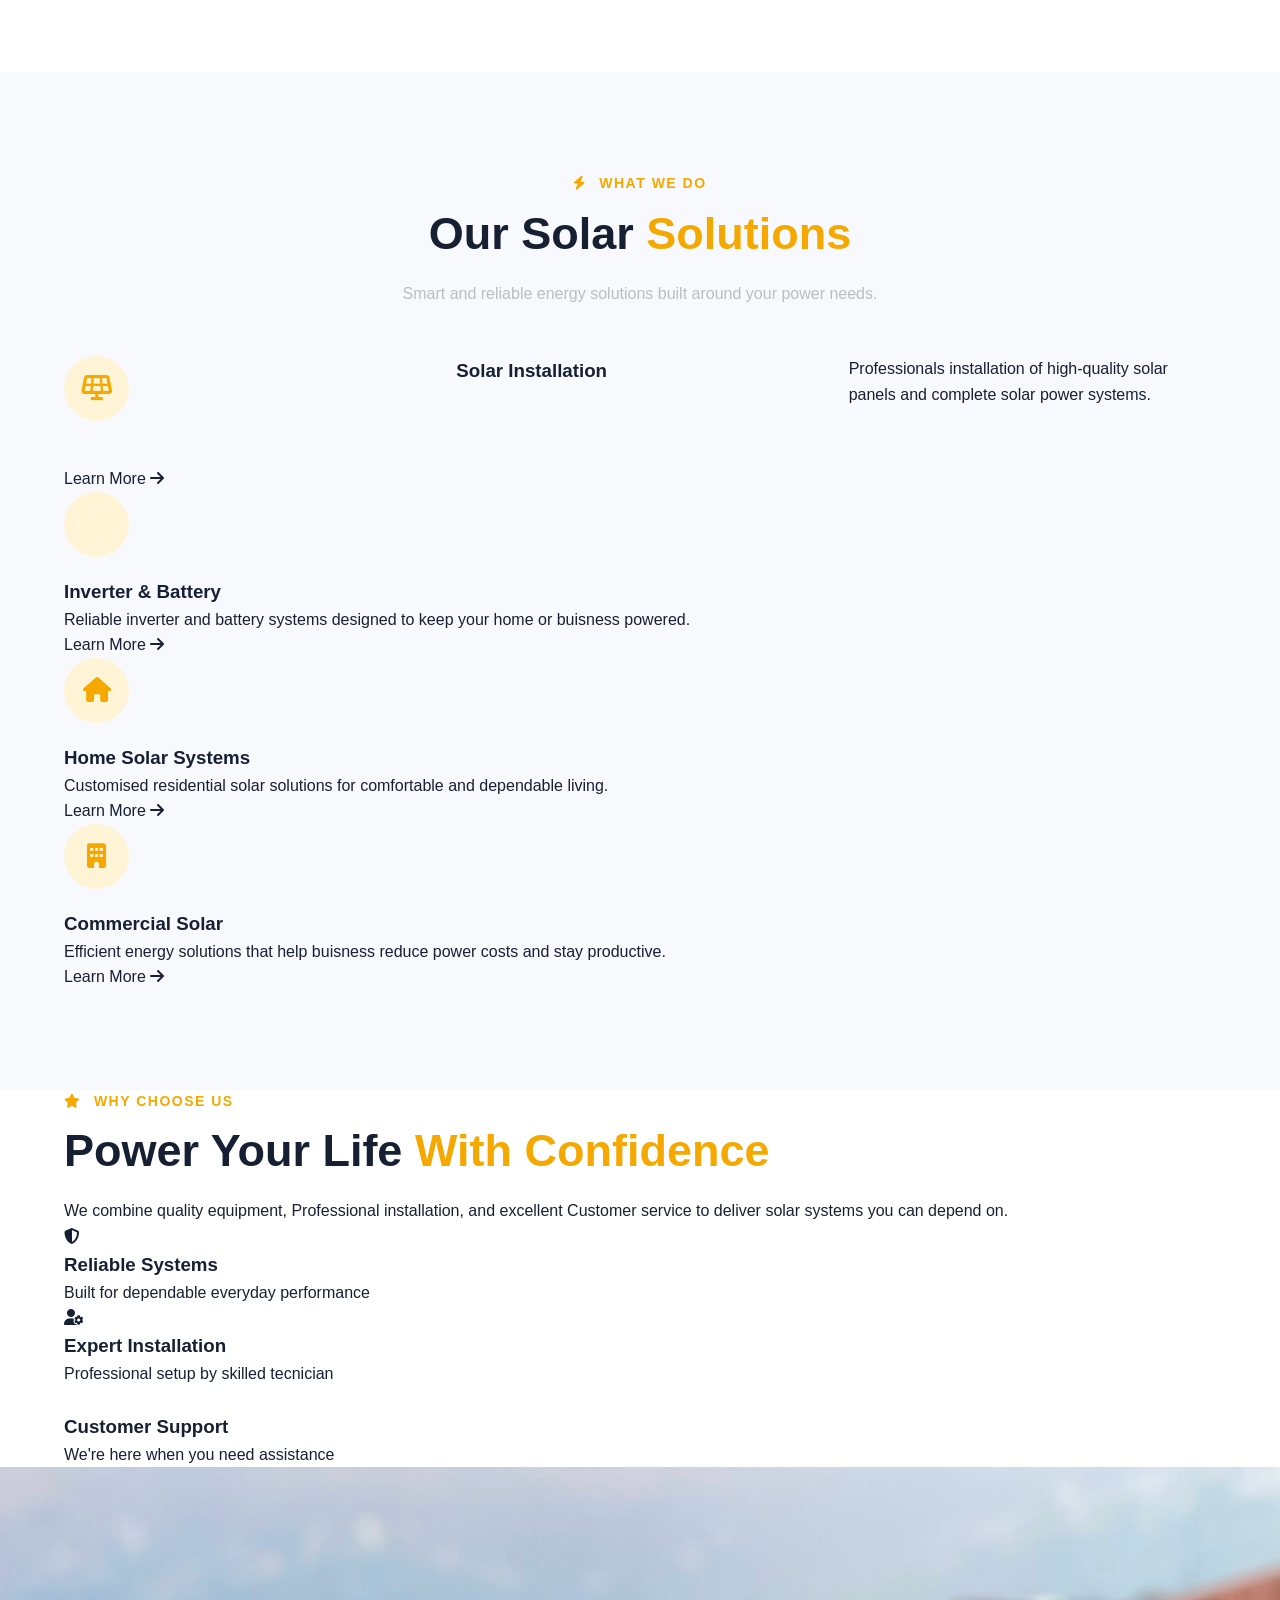
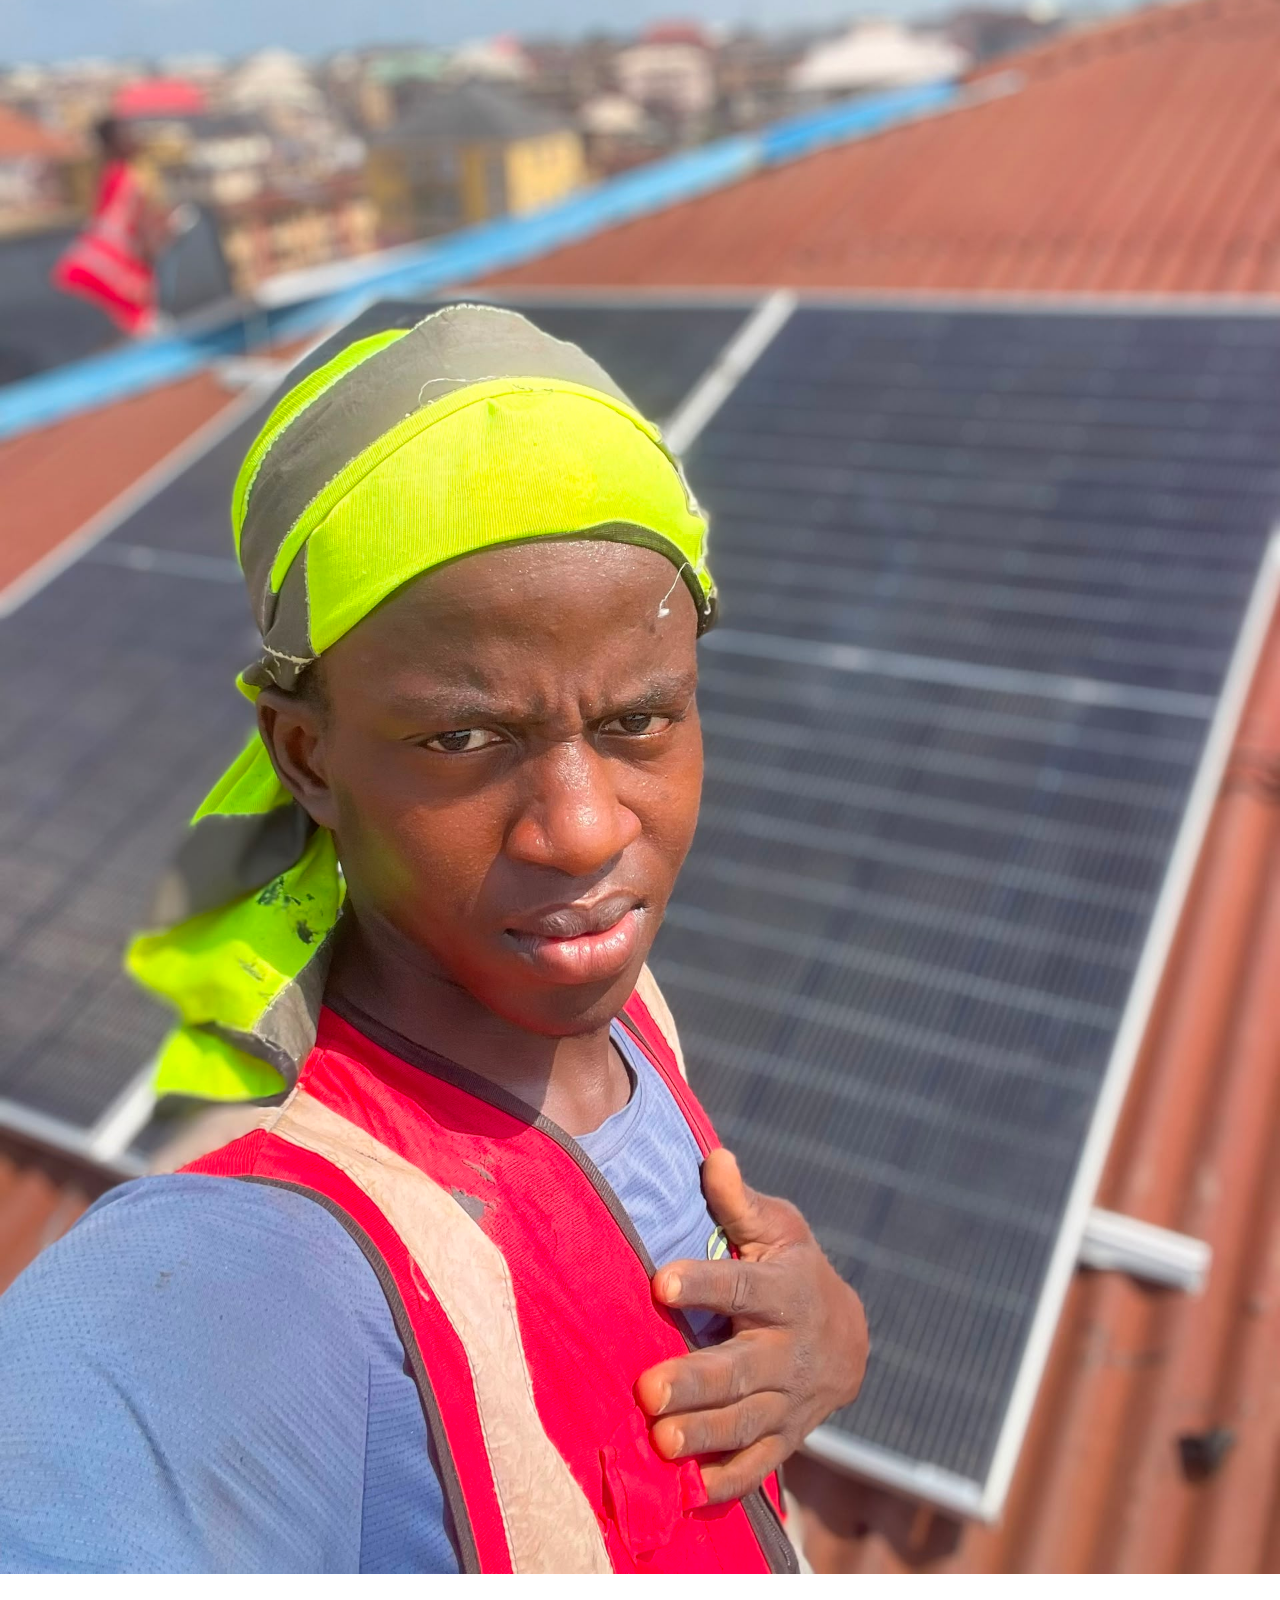
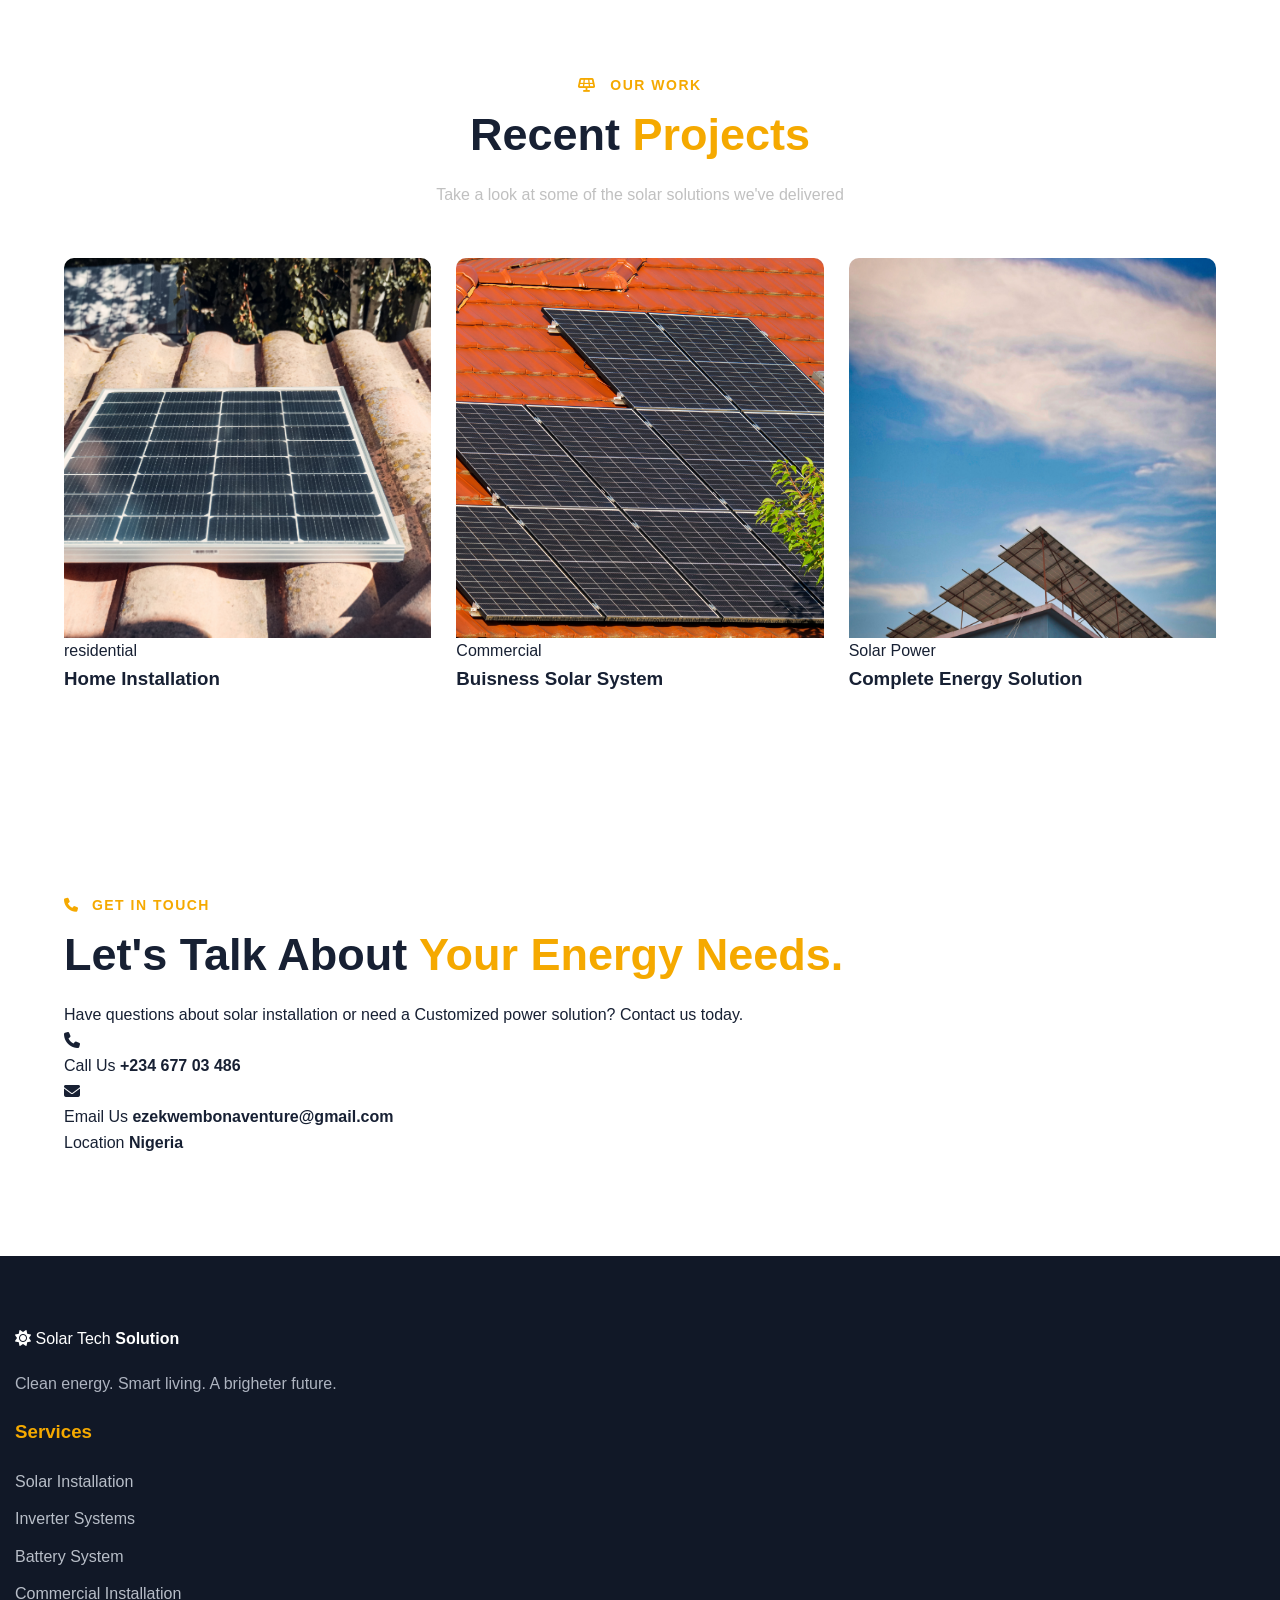
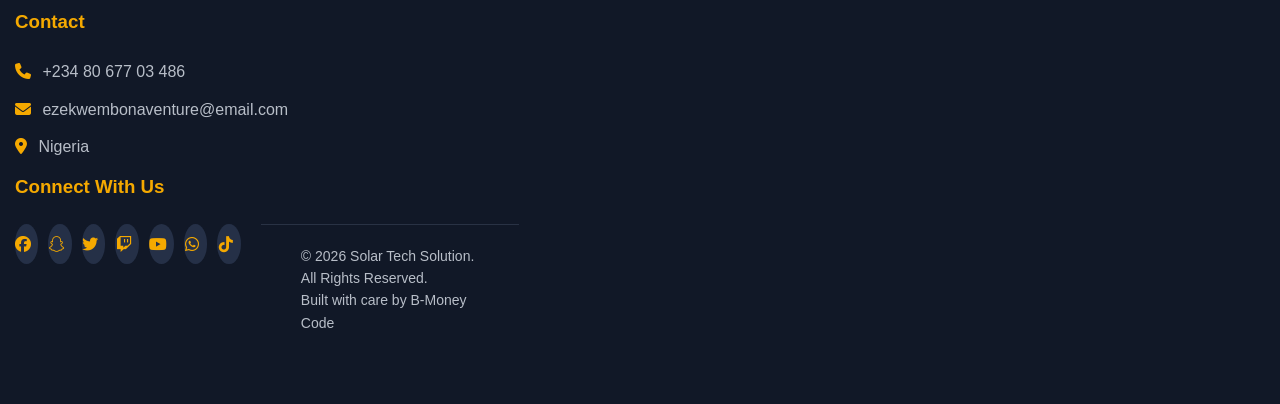
==== commit 49e330c6: "Add files via upload made some corrections in my css" ====
--- a/index.html
+++ b/index.html
@@ -5,6 +5,7 @@
        <meta name="viewport" content="width=device-width, initial-scale=1.0">
        <link rel="stylesheet" href="https://cdnjs.cloudflare.com/ajax/libs/font-awesome/6.5.2/css/all.min.css">
        <link rel="stylesheet" href="style.css">
+       <link rel="stylesheet" href="script.js">
        <link rel="stylesheet" media="screen and (max-width: 768px)" href="mobile.css">
        <link rel="stylesheet" href="widescreen.css">
        <title>Solar Tech Solution | Clean Energy Brighter Future</title>
@@ -293,7 +294,7 @@
               <i class="fa-solid fa-envelope"></i>
               <div>
                 <span>Email Us</span>
-                <strong>Ezekwembonaventure@gmail.com</strong>
+                <strong>ezekwembonaventure@gmail.com</strong>
               </div>
             </div>
             <div>
@@ -327,16 +328,13 @@
               </p>
               <p>
                 <i class="fa-solid fa-envelope"></i>
-                Ezekwembonaventure@email.com
+                ezekwembonaventure@email.com
               </p>
               <p>
                 <i class="fa-solid fa-location-dot"></i>
                 Nigeria
               </p>
-            </div>
-          </div>
-          <div>
-              <h3>Connect With Us</h3>
+                       <h3>Connect With Us</h3>
        <div class="socials">
               <!--facebook-->
               <a href="https://www.facebook.com/share/19jaKNZbji/?mibextid=wwXIfr" target="_blank">
@@ -373,6 +371,10 @@
             <p>Built with care by B-Money Code</p>
           </div>
         </div>
+            </div>
+          </div>
+          <div>
+     
       </footer>
       </body>
 </html>
--- a/style.css
+++ b/style.css
@@ -384,15 +384,15 @@
        display: block;
 }
 /*Contact*/
-.contact-form{
+.contactForm{
        padding: 35px;
        border-radius: 10px;
        box-shadow: 0 10px 35px
        rgba(0, 0, 0, 0.06);
 }
-.contact-form input,
-.contact-form select,
-.contact-form textarea{
+.contactForm input,
+.contactForm select,
+.contactForm textarea{
        width: 100%;
        padding: 15px;
        margin-bottom: 18px;
@@ -402,16 +402,16 @@
        font-size: 15px;
        outline: none;
 }
-.contact-form input:focus,
-.contact-form select:focus
-.contact-form
+.contactForm input:focus,
+.contactForm select:focus
+.contactForm
 textarea:focus{
        border-color: #f5a900;
 }
-.contact-form textarea{
+.contactForm textarea{
        resize: vertical;
 }
-.contact-form button{
+.contactForm button{
        border: none;
        cursor: pointer;
 }
@@ -434,7 +434,7 @@
        background: #111827;
        color: #ffffff;
        padding-top: 70px;
-       padding-left: 30px;
+       padding-left: 15px;
 }
 .footer-grid{
        display: grid;
@@ -472,6 +472,9 @@
 .footer-links i{
        color: #f5a900;
        margin-right: 7px;
+}
+.footer-bottom{
+       padding: 20px 40px;
 }
 /*Socials*/
 .socials{
@@ -498,4 +501,262 @@
        text-align: 20px;
        color: #89919f;
        font-size: 14px;
-}+}
+html,
+body{
+       width: 100%;
+       max-width: 100%;
+       overflow: hidden;
+}
+*{
+       box-sizing: border-box;
+}
+img{
+       max-width: 100%;
+       height: auto;
+}
+@media(max-width: 992px){
+       .container{
+              width: 90%;
+              max-width: 100%;
+              margin: auto;
+       }
+       section{
+              padding: 70px 0;
+       }
+       h1{
+              font-size: 48px;
+              line-height: 1.15;
+       }
+       h2{
+              font-size: 36px;
+       }
+       p{
+              font-size: 16px;
+              line-height: 1.7;
+       }
+       .hero{
+              min-height: auto;
+              padding: 100px 0 70px;
+       }
+       .hero-content{
+              width: 100%;
+       }
+       .hero-image{
+              width: 100%;
+       }
+       .services-grid,
+       .service-grid,
+       .projects-grid,
+       .project-grid,
+       .cards
+       .card-container{
+              grid-template-columns: repeat(2, 1fr);
+              gap: 25px;
+       }
+       .about-container,
+       .about-content,
+       .contact-container{
+              gap: 40px;
+       }
+       .about-image img,
+       .hero-image img{
+              width: 100%;
+              height: auto;
+              object-fit: cover;
+       }
+}
+@media (max-width: 768px) {
+       body{
+              font-size: 15px;
+       }
+       .container{
+              width: 92%;
+              margin: auto;
+       }
+       .section{
+              padding: 55px 0;
+       }
+       nav,
+       .navbar,
+       .nav-cotainer{
+              width: 100%;
+       }
+       .nav-cotainer{
+              padding: 15px 20px;
+       }
+       .nav-links{
+              gap: 15px;
+              flex-wrap: wrap;
+              justify-content: center;
+       }
+       .nav-links a{
+              font-size: 14px;
+       }
+       .hero{
+              padding: 8-px 0 50px;
+              text-align: center;
+       }
+       .hero-content{
+              width: 100%;
+       }
+       h1{
+              font-size: 38px;
+              line-height: 1.15;
+              margin-bottom: 20px;
+       }
+       h2{
+              font-size: 30px;
+              line-height: 1.2;
+       }
+       h3{
+              font-size: 22px;
+       }
+       p{
+              font-size: 15px;
+              line-height: 1.7;
+       }
+       .hero-buttons{
+              display: flex;
+              flex-direction: column;
+              align-items: center;
+              gap: 12px;
+              width: 100%;
+       }
+       .hero-buttons a,
+       .hero-buttons button{
+              width: 90%;
+              max-width: 320px;
+              text-align: center;
+       }
+       .stats,
+       .stats-container{
+              display: grid;
+              grid-template-columns: repeat(2, 1fr);
+              gap: 15px;
+       }
+       .about-container,
+       .about-content{
+              display: flex;
+              flex-direction: column;
+       }
+       .about-text,
+       .about-image{
+              width: 100%;
+       }
+       .about-image img{
+              width: 100%;
+              height: auto;
+       }
+       .services-grid,
+       .service-grid,
+       .cards,
+       .card-container{
+              display: grid;
+              grid-template-columns: 1fr;
+              gap: 20px;
+       }
+       .services-card,
+       .card{
+              width: 100%;
+       }
+       .features,
+       .features-grid,
+       .why-grid{
+              display: grid;
+              grid-template-columns: 1fr;
+              gap: 20px;
+       }
+       .projects-grid,
+       .project-grid{
+              display: grid;
+              grid-template-columns: 1fr;
+              gap: 25px;
+       }
+       .project-card{
+              width: 100%;
+       }
+       .project-card img{
+              width: 100%;
+              height: auto;
+              display: block;
+       }
+       .contact-container{
+              display: flex;
+              flex-direction: column;
+              gap: 30px;
+       }
+       .contact-info,
+       .contact-form{
+              width: 100%;
+       }
+       input,
+       textarea,
+       select{
+              width: 100%;
+              max-width: 100%;
+              font-size: 16px;
+       }
+       textarea{
+              min-height: 150px;
+              resize: vertical;
+       }
+       button{
+              max-width: 100%;
+       }
+       footer{
+              text-align: center;
+       }
+       .footer-container{
+              display: grid;
+              grid-template-columns: 1fr;
+              gap: 30px;
+              text-align: center;
+       }
+       .footer-links{
+              display: flex;
+              flex-direction: column;
+              gap: 10px;
+       }
+}
+@media(max-width: 480px){
+       container{
+              width: 90%;
+       }
+       section{
+              padding: 45px 0;
+       }
+       h1{
+              font-size: 32px;
+       }
+       h2{
+              font-size: 27px;
+       }
+       h3{
+              font-size: 20px;
+       }
+              .stats,
+              .stats-container{
+                     grid-template-columns: 1fr;
+              }
+              .hero-buttons a,
+              .hero-buttons button{
+                     width: 100%;
+       }
+       .service-card,
+       .project-card,
+       .card{
+              padding: 20px;
+       }
+}
+html,
+body{
+       overflow-y: auto;
+       overflow-x: hidden;
+       height: auto;
+       min-height: 100%;
+}
+body{
+       position: static;
+}
+.socials
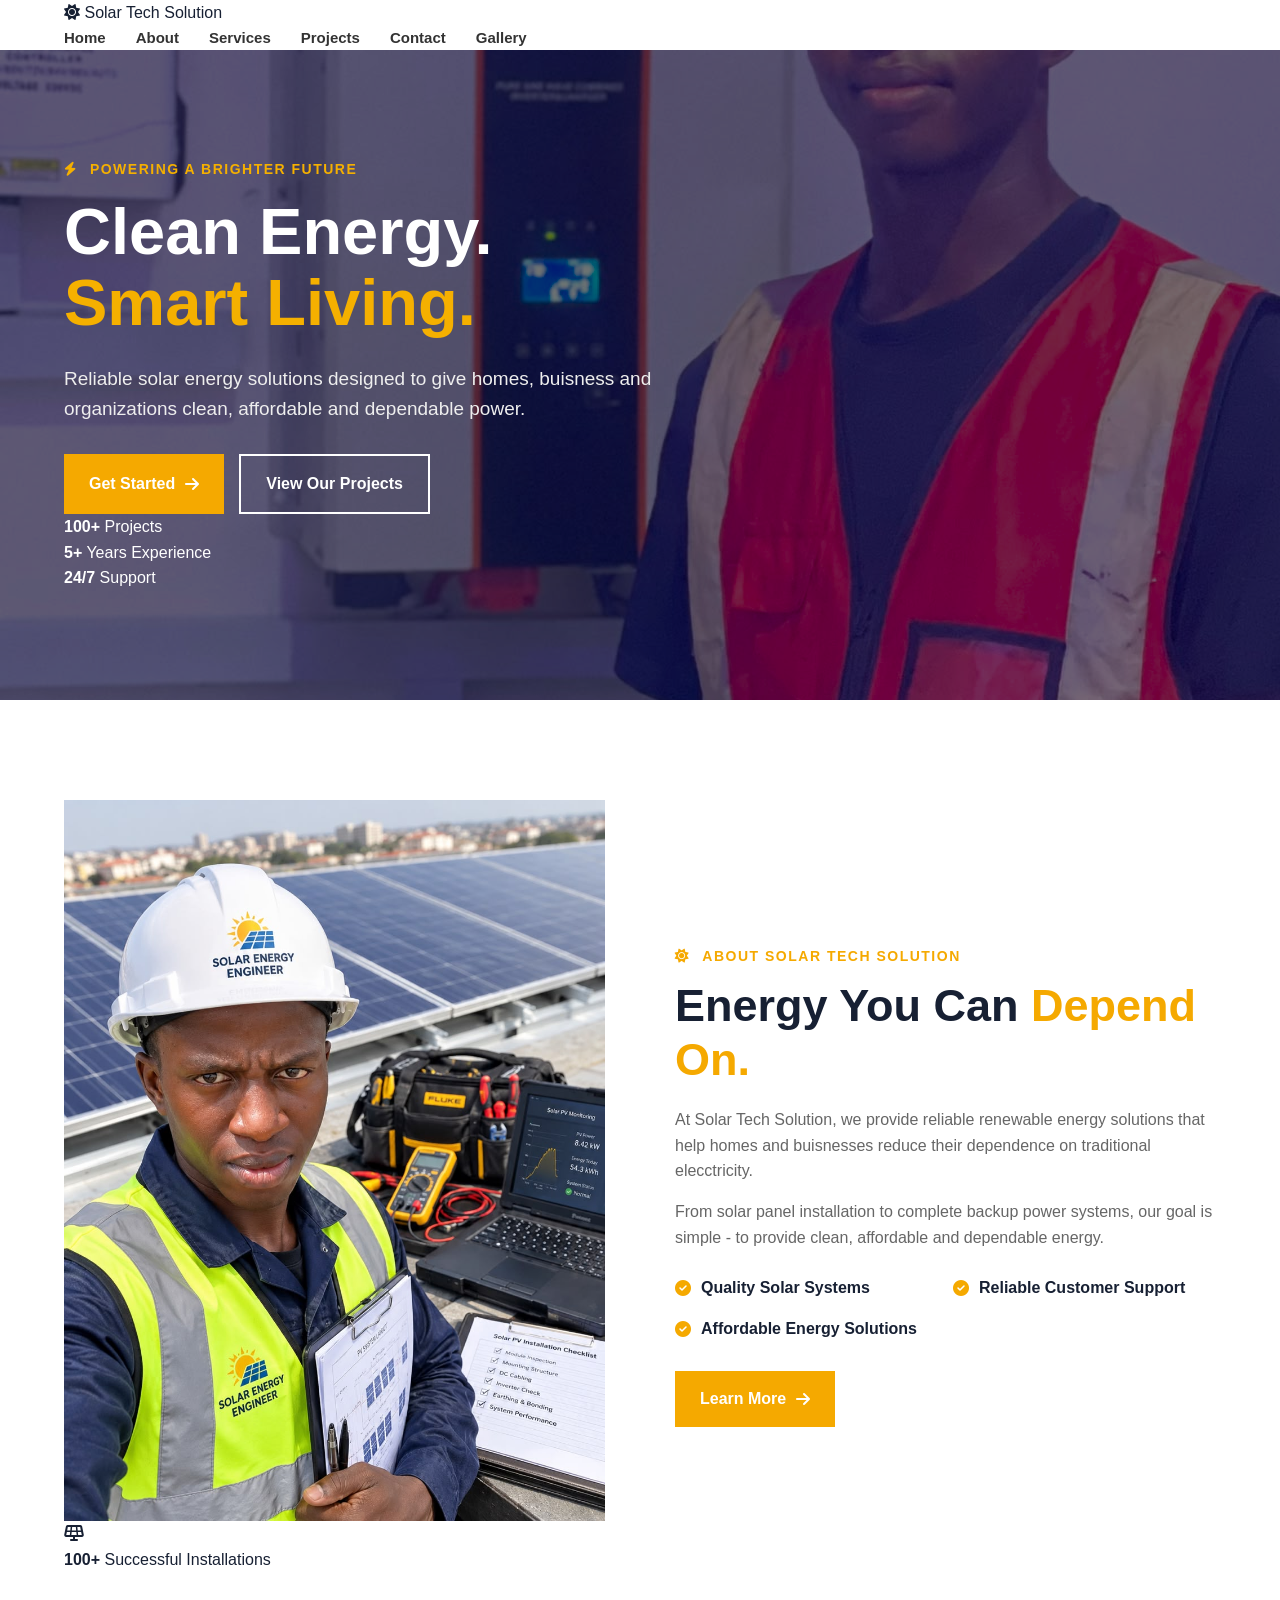
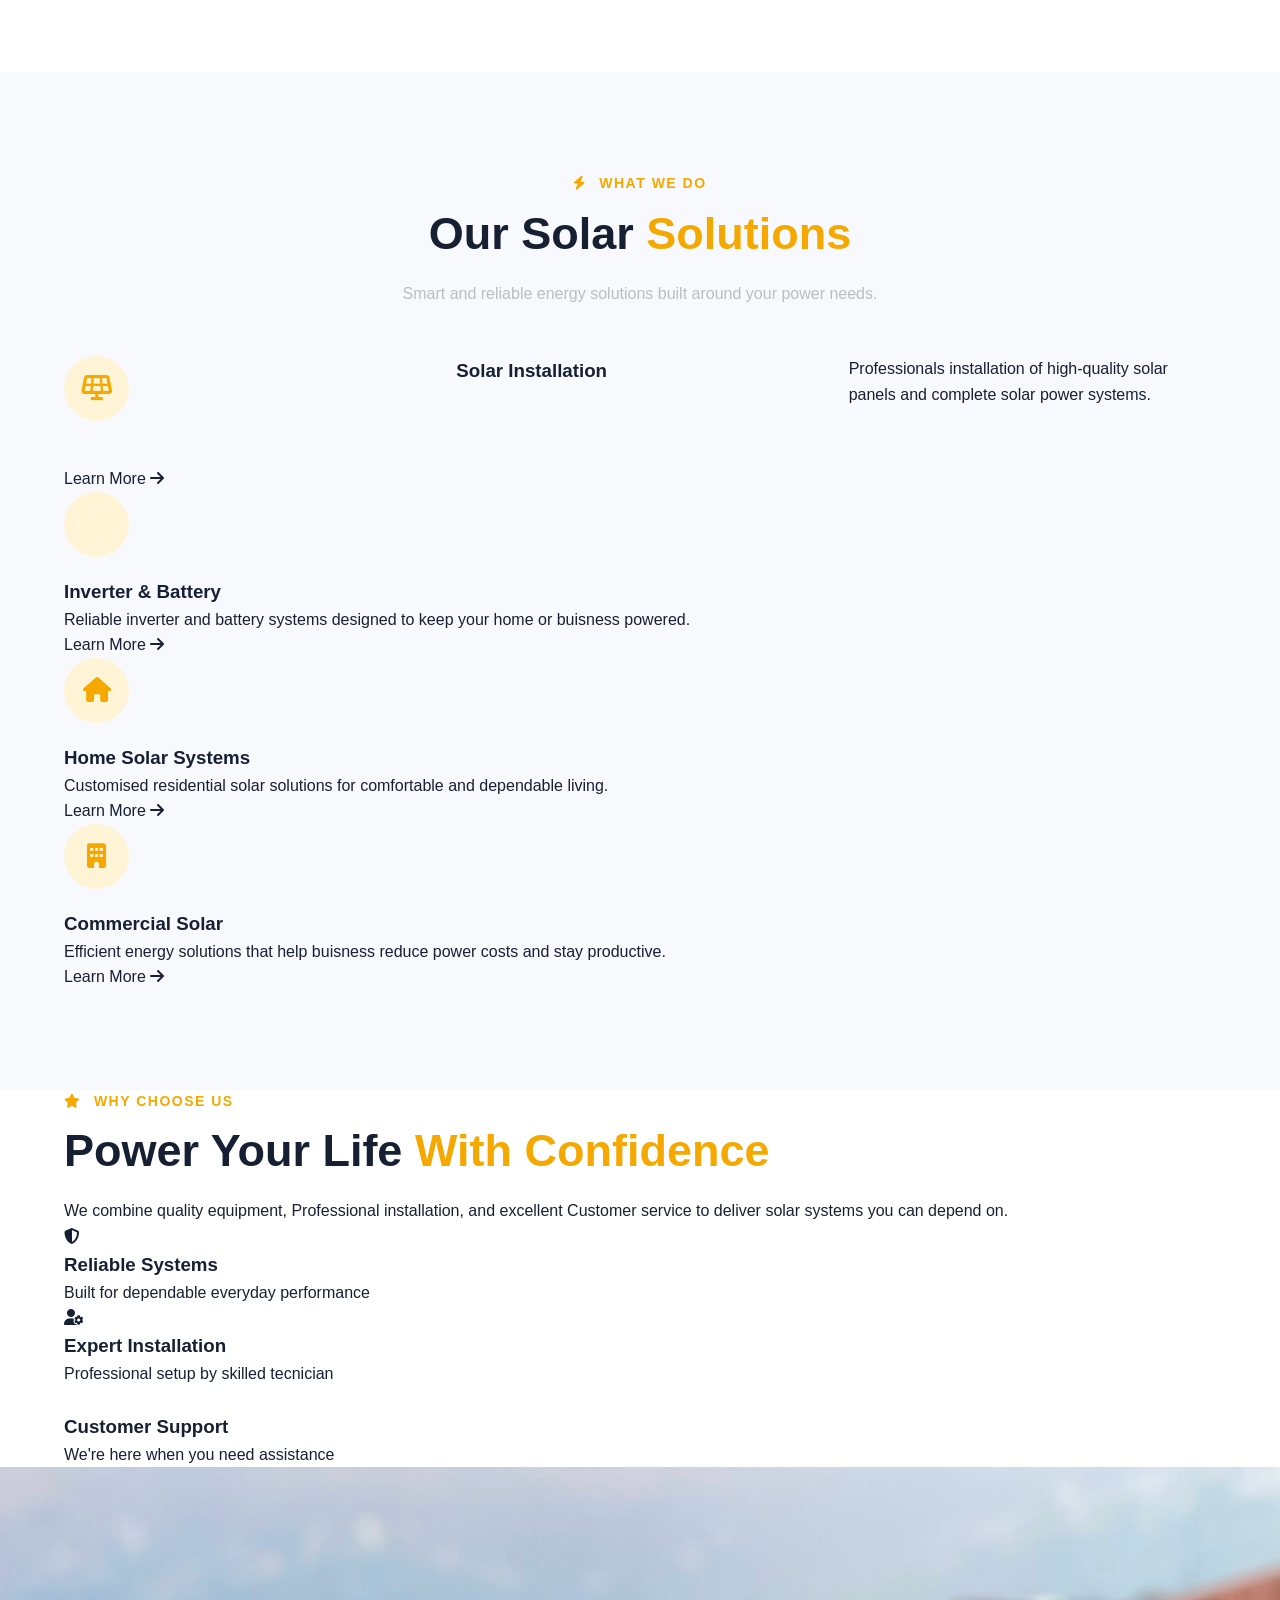
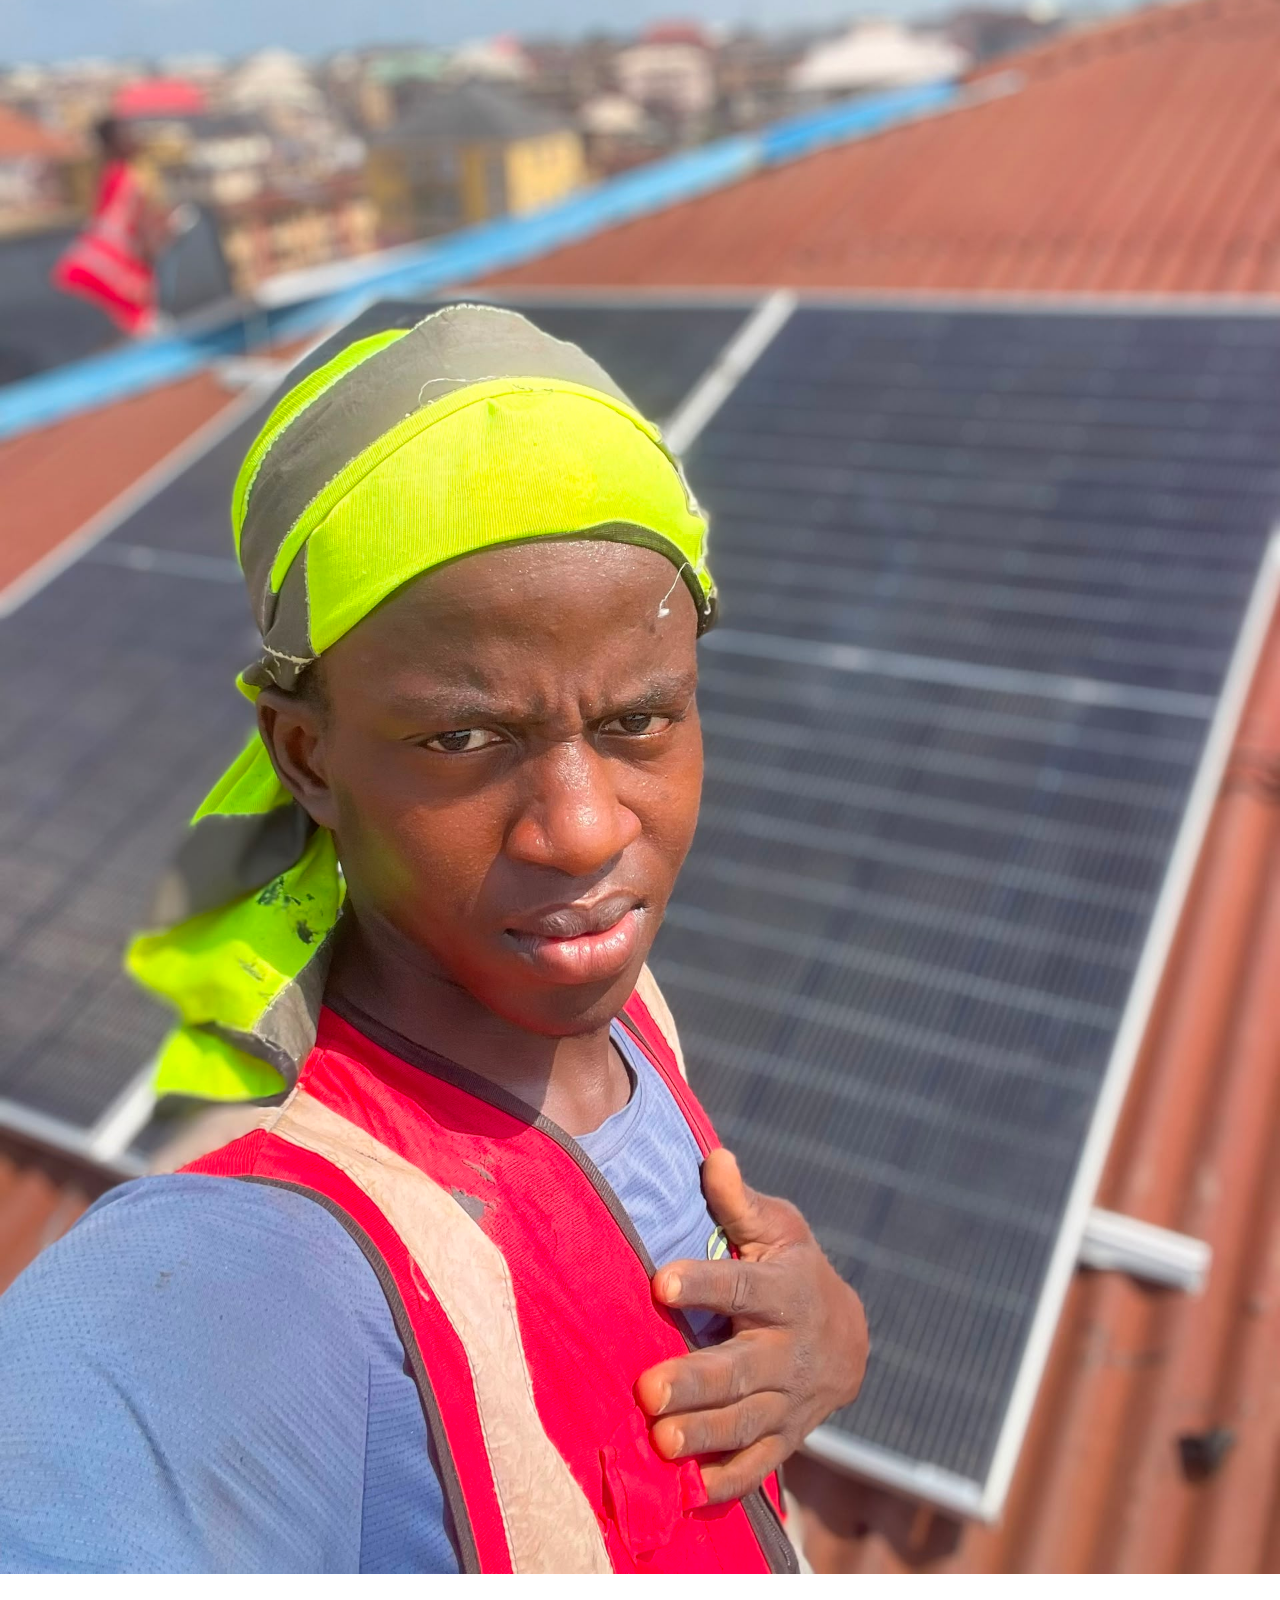
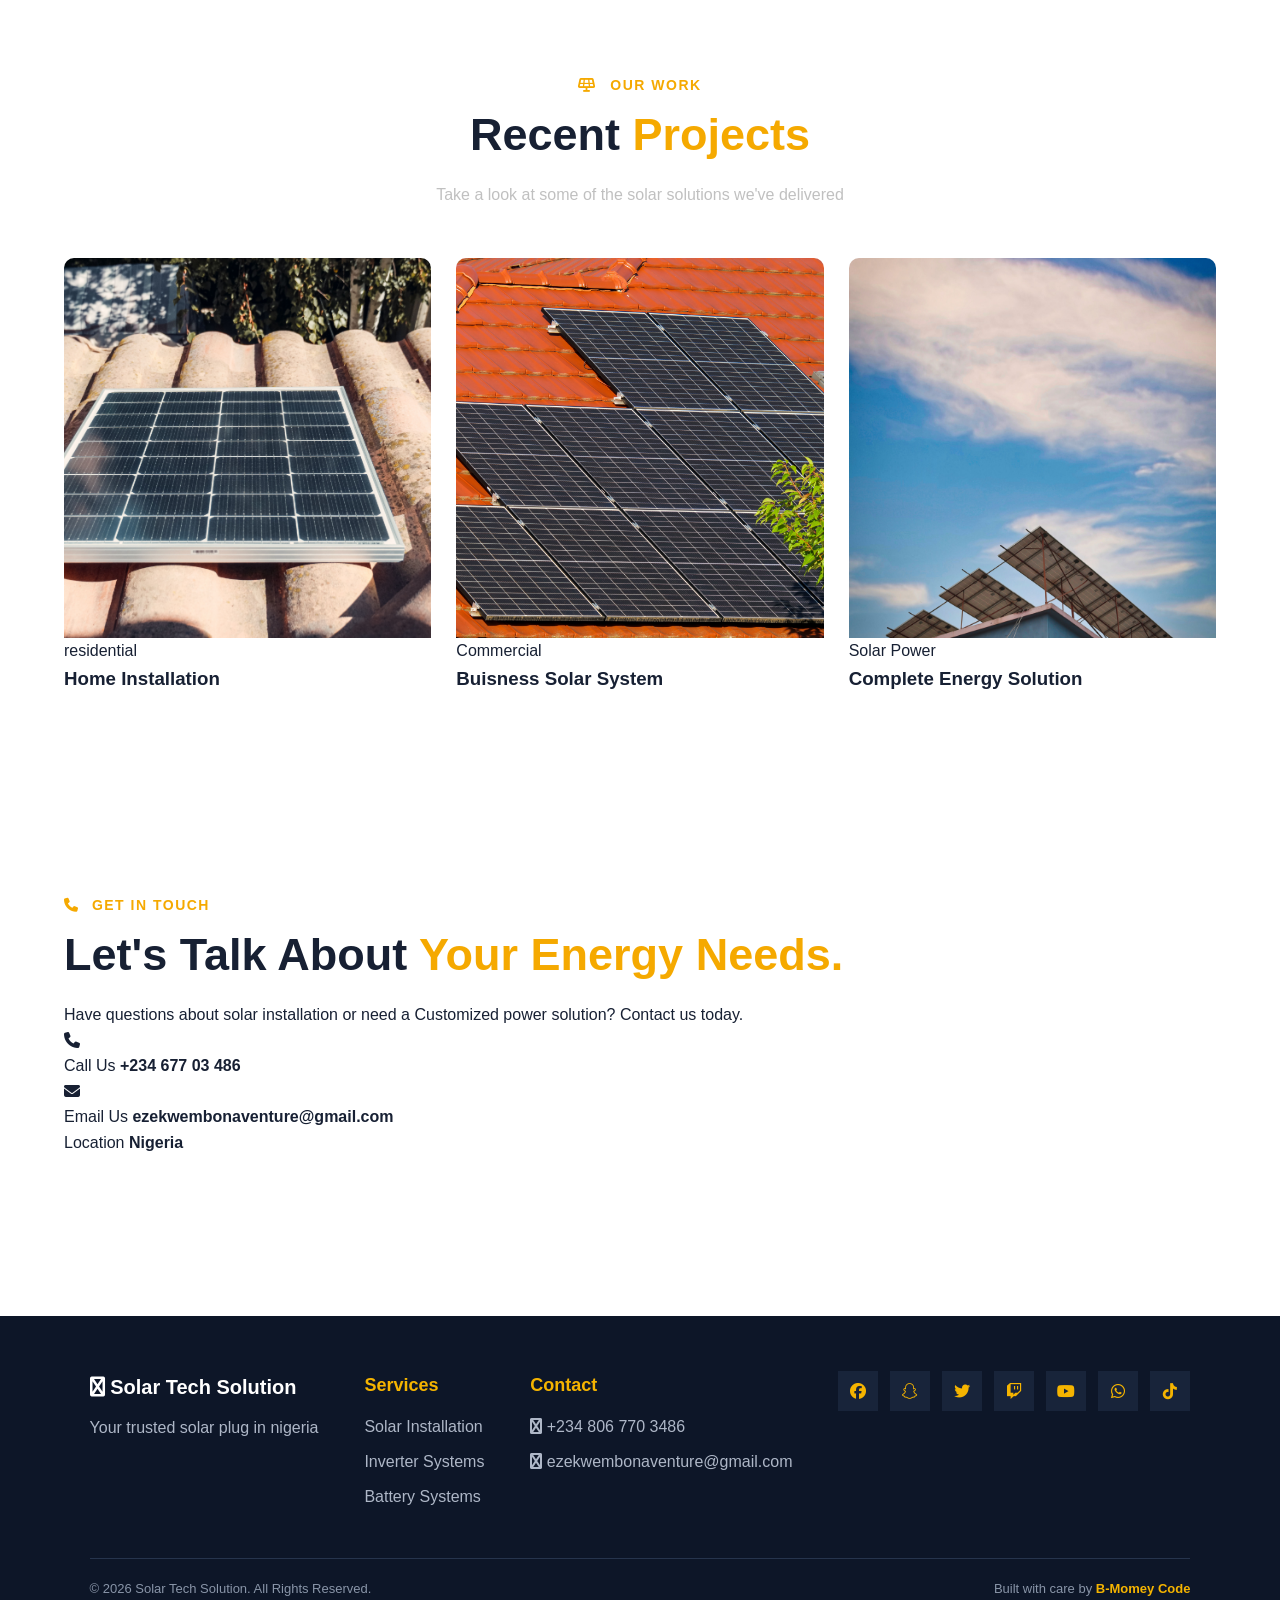
==== commit 9eabeb24: "Add files via upload updated my site" ====
--- a/index.html
+++ b/index.html
@@ -304,40 +304,33 @@
           </div>
         </div>
       </section>
-      <!--footer-->
       <footer class="footer">
-        <div class="contact footer-grid">
-          <div class="footer-about">
-            <a href="img/logo.png" class="logo">
-              <i class="fa-solid fa-sun"></i>
-              <span>Solar Tech <b>Solution</b></span>
+        <div class="footer-container">
+          <div class="footer-brand">
+            <h3>
+              <i class="fa-brands fa-sun"></i>
+              Solar Tech Solution</h3>
+            <p>Your trusted solar plug in nigeria</p>
+          </div>
+          <div class="footer-services">
+            <h4>Services</h4>
+            <a href="services.html">Solar Installation</a>
+            <a href="services.html">Inverter Systems</a>
+            <a href="services.html">Battery Systems</a>
+          </div>
+          <div class="footer-contact">
+            <h4>Contact</h4>
+            <a href="tel:08067703486">
+              <i class="fa-brands fa-phone"></i>
+              +234 806 770 3486
             </a>
-            <p>Clean energy. Smart living. A brigheter future.</p>
-            <div class="footer-links">
-              <h3>Services</h3>
-              <a href="img/installation.jpg.jpg">Solar Installation</a>
-              <a href="img/inverter.jpg.jpg">Inverter Systems</a>
-              <a href="img/battery-blue.jpg.jpg">Battery System</a>
-              <a href="img/project 5.jpg">Commercial Installation</a>
-            </div>
-            <div class="footer-links">
-              <h3>Contact</h3>
-              <p>
-                <i class="fa-solid fa-phone"></i>
-                +234 80 677 03 486
-              </p>
-              <p>
-                <i class="fa-solid fa-envelope"></i>
-                ezekwembonaventure@email.com
-              </p>
-              <p>
-                <i class="fa-solid fa-location-dot"></i>
-                Nigeria
-              </p>
-                       <h3>Connect With Us</h3>
-       <div class="socials">
-              <!--facebook-->
-              <a href="https://www.facebook.com/share/19jaKNZbji/?mibextid=wwXIfr" target="_blank">
+            <a href="mailto:ezekwembonaventure@gmail.com">
+              <i class="fa-brands fa-envelope"></i>
+              ezekwembonaventure@gmail.com
+            </a>
+          </div>
+          <div class="social-icons">
+            <a href="https://www.facebook.com/share/19jaKNZbji/?mibextid=wwXIfr" target="_blank">
                      <i class="fa-brands fa-facebook"></i>
               </a>
               <!--snapchat-->
@@ -363,18 +356,15 @@
               <!--tiktok-->
               <a href="https://www.tiktok.com/@solartech073?_r=1&_t=Zs-99wtcuWARWh">
                 <i class="fa-brands fa-tiktok"></i>
-              </a>
-              <div>
-       </div>
-          <div class="footer-bottom">
-            <p> &copy; 2026 Solar Tech Solution. All Rights Reserved.</p>
-            <p>Built with care by B-Money Code</p>
-          </div>
-        </div>
-            </div>
-          </div>
-          <div>
-     
+                </a>
+          </div>
+          </div>
+        </div>
+        <div class="footer-bottom">
+          <p> &copy; 2026 Solar Tech Solution. All Rights Reserved.</p>
+          <p>Built with care
+            by <strong>B-Momey Code</strong></p>
+        </div>
       </footer>
       </body>
-</html>+      </html>
--- a/style.css
+++ b/style.css
@@ -431,76 +431,93 @@
 }
 /*footer*/
 .footer{
-       background: #111827;
+       background: #0d1628;
        color: #ffffff;
-       padding-top: 70px;
-       padding-left: 15px;
-}
-.footer-grid{
-       display: grid;
-       grid-template-columns: 2fr 1fr 1fr 1.5fr;
-       gap: 50px;
-       padding-bottom: 50px;
-}
-.footer .logo img{
-       width: 160px;
-       background: #ffffff;
-       padding: 5px;
-       border-radius: 5px;
-}
-.footer-about > p{
-       color: #aeb4c0;
-       margin: 20px 0;
-}
-.footer-links{
+      padding: 55px 7% 20px;
+      margin-top: 60px;
+}
+.footer-container{
+       max-width: 1200px;
+       margin: auto;
+       display: flex;
+       align-items: flex-start;
+       justify-content: space-between;
+       gap: 45px;
+}
+.footer h3{
+       color: #ffffff;
+       font-size: 20px;
+       margin-bottom: 12px;
+}
+.footer h4{
+       color: #f5b400;
+       font-size: 18px;
+       margin-bottom: 15px;
+}
+.footer-brand{
+       max-width: 230px;
+}
+.footer-brand p{
+       color: #aeb7c7;
+       line-height: 1.6;
+       margin: 0;
+}
+.footer-services,
+.footer-contact,
+.footer-social{
        display: flex;
        flex-direction: column;
+}
+.footer-services a,
+.footer-contact a{
+       color: #aeb7c7;
+       text-decoration: none;
+       margin-bottom: 9px;
+       transition: 0.3s;
+}
+.footer-services a:hover,
+.footer-contact a:hover{
+       color: #f5b400;
+}
+.social-icons{
+       display: flex;
+       align-items: center;
        gap: 12px;
 }
-.footer-links h3{
-       color: #f5a900;
-       margin-bottom: 10px;
-}
-.footer-links a,
-.footer-links p{
-       color: #b8bec8;
-       transition: 0.3s;
-}
-.footer-links a:hover{
-       color: #f5a900;
-}
-.footer-links i{
-       color: #f5a900;
-       margin-right: 7px;
-}
-.footer-bottom{
-       padding: 20px 40px;
-}
-/*Socials*/
-.socials{
-       display: flex;
-       gap: 10px;
-}
-.socials a{
+.social-icons a{
        width: 40px;
        height: 40px;
        display: flex;
        align-items: center;
        justify-content: center;
-       background: #253047;
-       border-radius: 50%;
+       background: #18243a;
+       color: #f5b400;
+       border-radius: #18243a;
+       text-decoration: none;
        transition: 0.3s;
 }
-.socials a:hover{
-       background: #f5a900;
-       transform: translateY(-3px);
+.social-icons a:hover{
+       background: #f5b400;
+       color: #0d1628;
+       transform: translateY(-4px);
 }
 .footer-bottom{
-       border-top: 1px solid #293244;
-       padding: 20px 40px;
-       text-align: 20px;
-       color: #89919f;
-       font-size: 14px;
+      max-width: 1200px;
+      margin: 40px auto 0;
+      padding-top: 20px;
+      border-top: 1px solid #26344d;
+      display: flex;
+      justify-content: space-between;
+      align-items: center;
+      gap: 20px;
+}
+.footer-bottom p{
+       color: #8995a8;
+       font-size: 13px;
+       margin: 0;
+}
+.footer-bottom strong{
+       color: #f5b400;
 }
 html,
 body{
@@ -515,7 +532,7 @@
        max-width: 100%;
        height: auto;
 }
-@media(max-width: 992px){
+@media(max-width: 900px){
        .container{
               width: 90%;
               max-width: 100%;
@@ -565,8 +582,16 @@
               height: auto;
               object-fit: cover;
        }
-}
-@media (max-width: 768px) {
+       .footer-container{
+              flex-wrap: wrap;
+              justify-content: space-between;
+       }
+       .footer-brand{
+              width: 100%;
+              max-width: 100%;
+       }
+}
+@media (max-width: 600px) {
        body{
               font-size: 15px;
        }
@@ -705,11 +730,11 @@
               max-width: 100%;
        }
        footer{
-              text-align: center;
+              padding: 45px 20px 20px;
        }
        .footer-container{
-              display: grid;
-              grid-template-columns: 1fr;
+              display: flex;
+             flex-direction: column;
               gap: 30px;
               text-align: center;
        }
@@ -717,7 +742,23 @@
               display: flex;
               flex-direction: column;
               gap: 10px;
-       }
+}
+.footer-brand,
+.footer-services,
+.footer-contact,
+.footer-social{
+       width: 100%;
+       align-items: center;
+}
+.social-icons{
+       justify-content: center;
+       flex-wrap: wrap;
+}
+.footer-bottom{
+       flex-direction: column;
+       text-align: center;
+       gap: 10px;
+}
 }
 @media(max-width: 480px){
        container{
@@ -759,4 +800,6 @@
 body{
        position: static;
 }
-.socials+.socials{
+       padding-left: 100px;
+}
